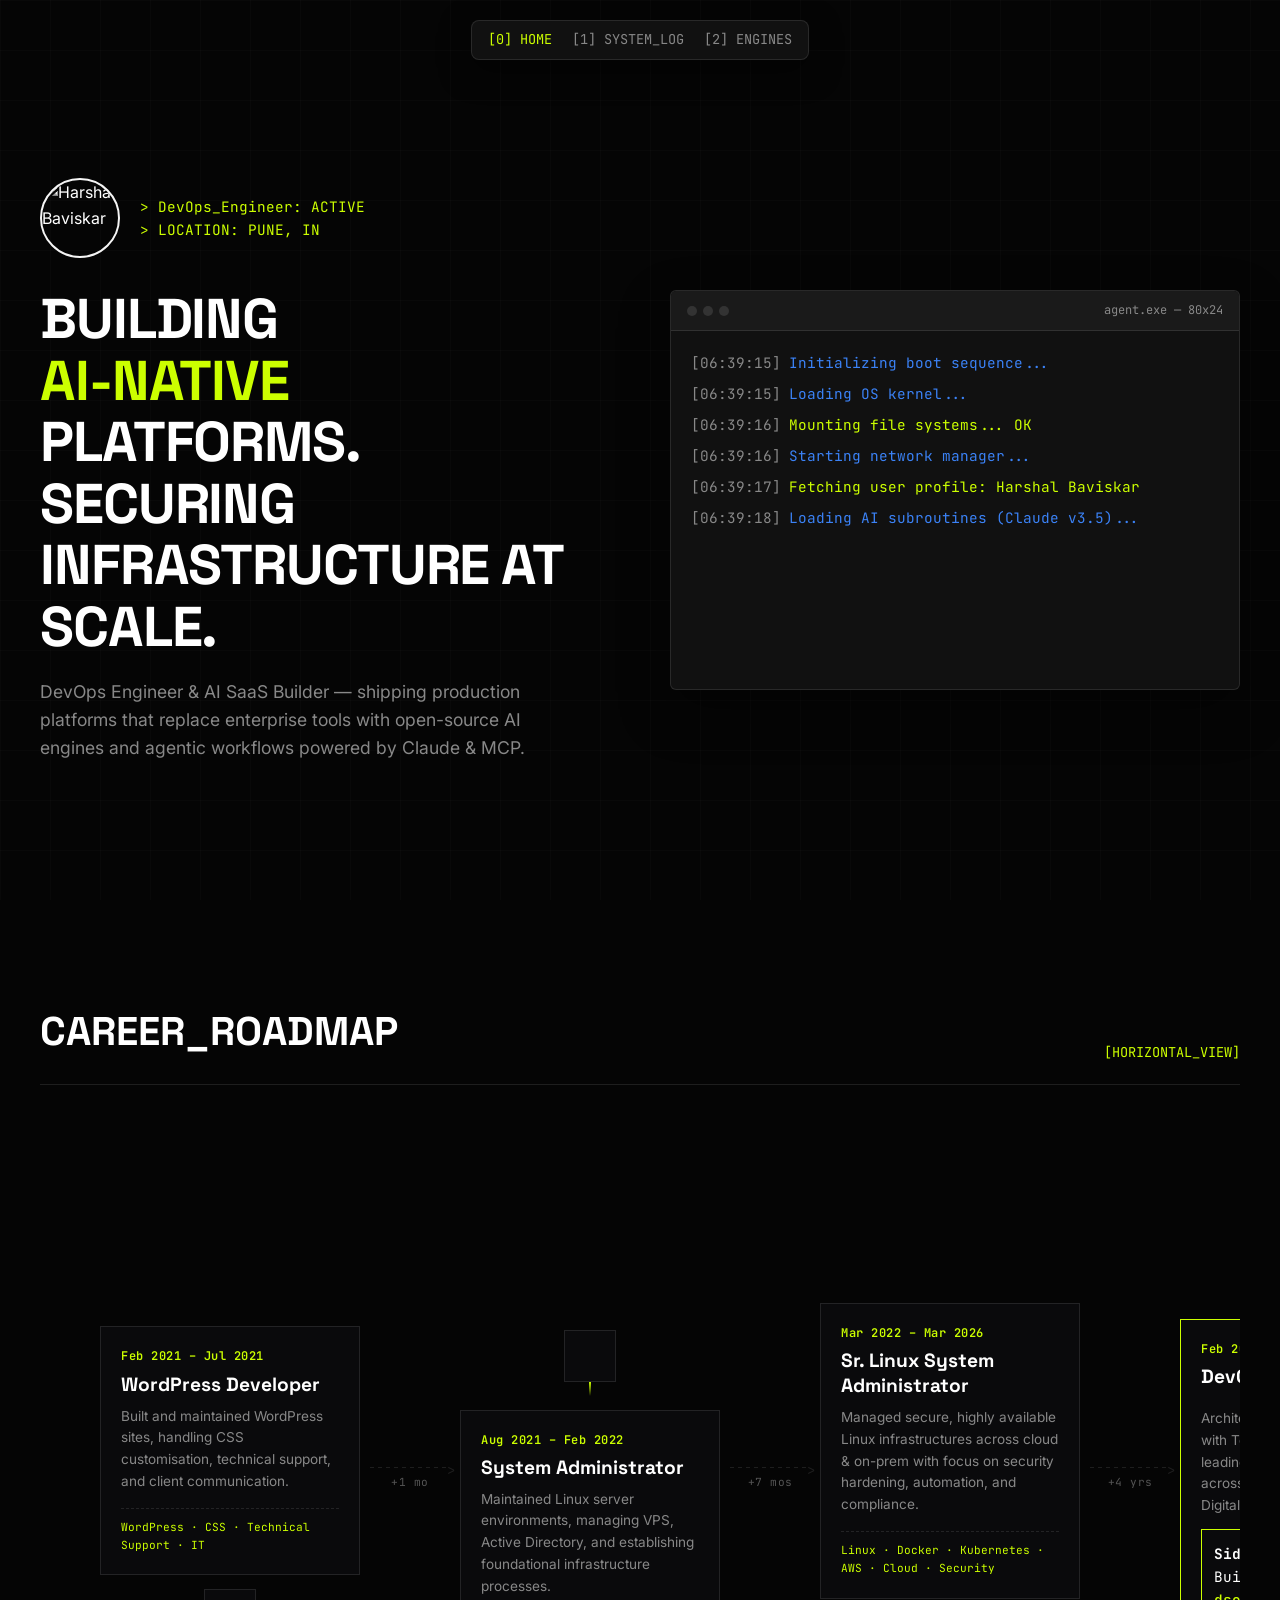
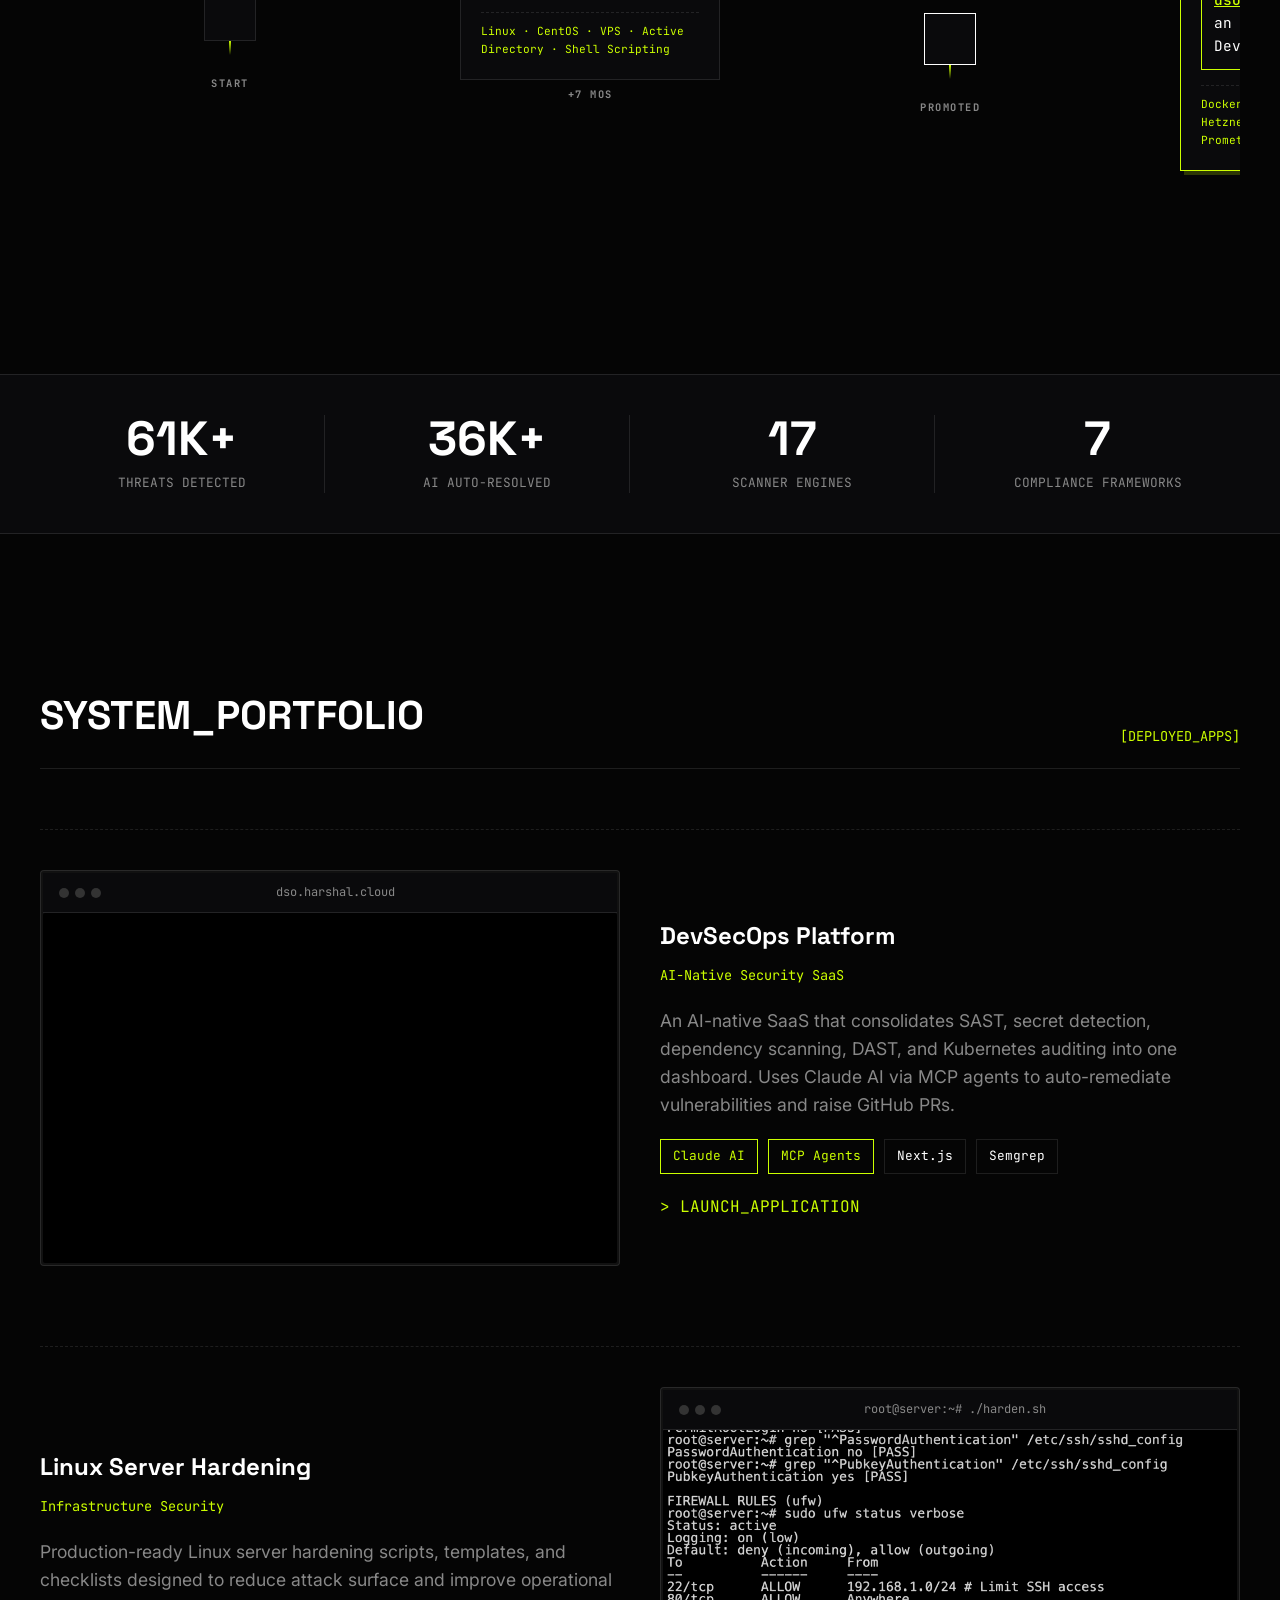
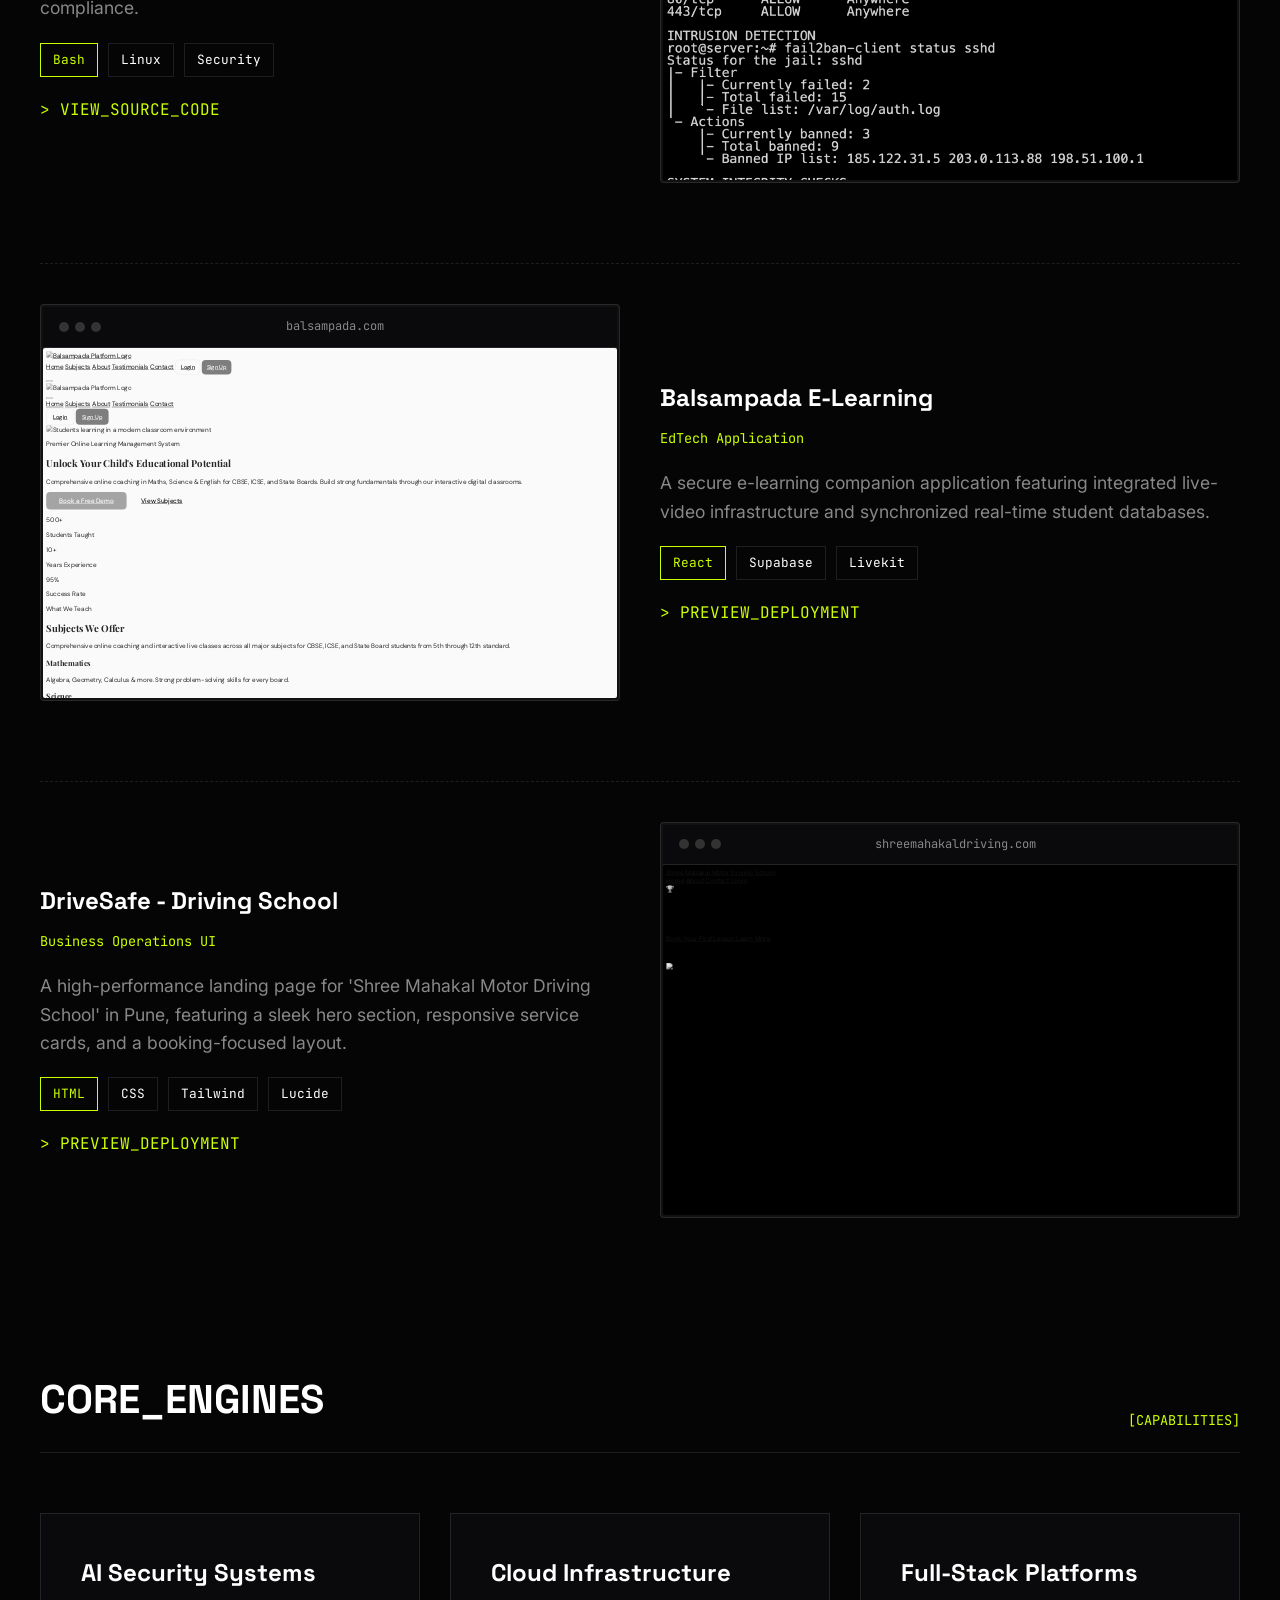
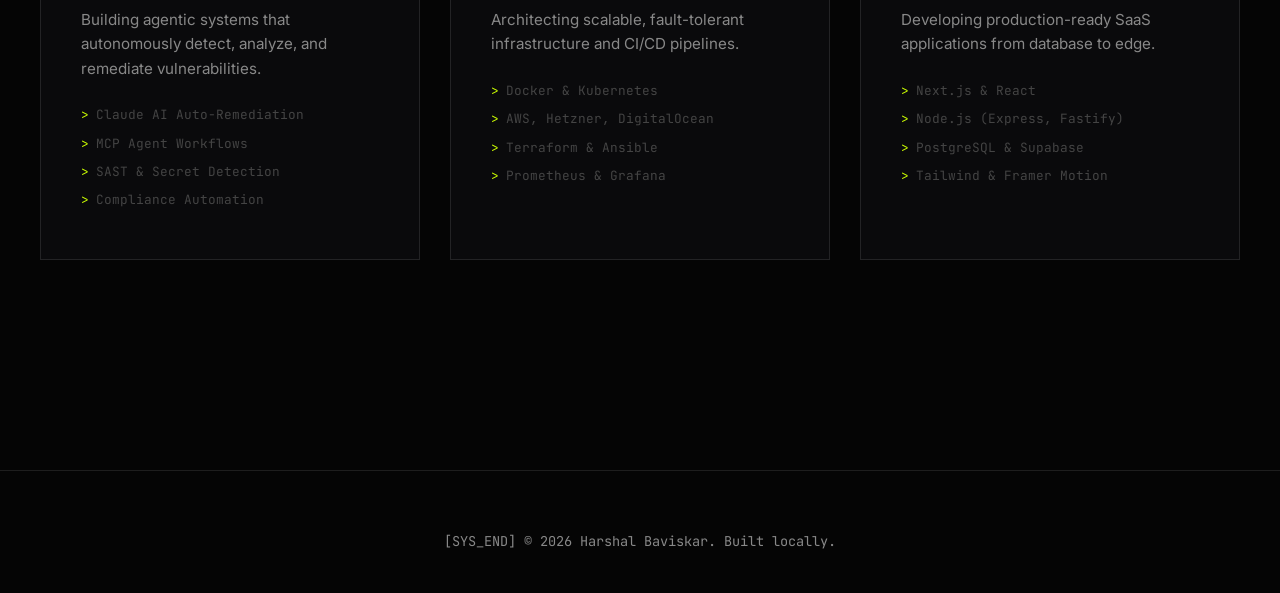
==== v2.html @ 5eb7c81e "feat: add v2 portfolio files with updated layout and stylesheet" ====
<!DOCTYPE html>
<html lang="en">

<head>
    <meta charset="UTF-8">
    <meta name="viewport" content="width=device-width, initial-scale=1.0">
    <title>Harshal Baviskar | AI DevOps Engineer</title>

    <!-- Phosphor Icons -->
    <script src="https://unpkg.com/@phosphor-icons/web"></script>

    <link rel="stylesheet" href="v2-style.css">
</head>

<body>

    <!-- Command Palette Nav -->
    <nav class="cmd-nav">
        <a href="#home" class="cmd-link active">[0] HOME</a>
        <a href="#showcase" class="cmd-link">[1] SYSTEM_LOG</a>
        <a href="#engines" class="cmd-link">[2] ENGINES</a>
    </nav>

    <div class="container">

        <!-- HERO -->
        <section id="home" class="hero">
            <div class="hero-grid">
                <div class="hero-text">
                    <div style="display: flex; align-items: center; gap: 20px; margin-bottom: 30px;">
                        <img src="images/Gemini_Generated_Image_6mbufs6mbufs6mbu.png" alt="Harshal Baviskar"
                            style="width: 80px; height: 80px; border-radius: 50%; border: 2px solid var(--accent-primary); filter: grayscale(100%) contrast(1.2);">
                        <div style="font-family: var(--font-mono); color: var(--accent-primary); font-size: 0.9rem;">
                            > DevOps_Engineer: ACTIVE<br>
                            > LOCATION: PUNE, IN
                        </div>
                    </div>
                    <h1 style="font-size: 3.5rem; letter-spacing: -0.02em;">BUILDING<br><span
                            class="accent">AI-NATIVE</span> PLATFORMS.<br>SECURING INFRASTRUCTURE AT SCALE.</h1>
                    <p style="font-size: 1.1rem;">DevOps Engineer & AI SaaS Builder — shipping production platforms that
                        replace enterprise tools with open-source AI engines and agentic workflows powered by Claude &
                        MCP.</p>
                </div>

                <div class="terminal-window">
                    <div class="term-header">
                        <div class="term-dots">
                            <span class="term-dot"></span>
                            <span class="term-dot"></span>
                            <span class="term-dot"></span>
                        </div>
                        <span class="term-title">agent.exe — 80x24</span>
                    </div>
                    <div class="term-body" id="term-body">
                        <!-- JS will inject lines here -->
                    </div>
                </div>
            </div>
        </section>

        <!-- Horizontal Roadmap V2 Style -->
        <section id="roadmap" style="margin-bottom: 120px;">
            <div class="section-head" style="margin-top: 100px;">
                <h2>CAREER_ROADMAP</h2>
                <span class="sys-tag">[HORIZONTAL_VIEW]</span>
            </div>
            <div class="roadmap-scroll">
                <div class="roadmap fade-in slide-up">

                    <!-- Node 1: Origin -->
                    <div class="roadmap-node">
                        <div class="roadmap-card card-above">
                            <span class="roadmap-year">Feb 2021 – Jul 2021</span>
                            <h4>WordPress Developer</h4>
                            <p>Built and maintained WordPress sites, handling CSS customisation, technical support, and
                                client communication.</p>
                            <div class="skills-mini">WordPress · CSS · Technical Support · IT</div>
                        </div>
                        <div class="roadmap-milestone">
                            <div class="roadmap-dot">
                                <i class="ph-bold ph-code"></i>
                            </div>
                            <span class="roadmap-connector"></span>
                        </div>
                        <div class="roadmap-label">START</div>
                    </div>

                    <!-- Path -->
                    <div class="roadmap-path">
                        <div class="roadmap-arrow"></div>
                        <span class="path-label">+1 mo</span>
                    </div>

                    <!-- Node 2 -->
                    <div class="roadmap-node">
                        <div class="roadmap-card card-below">
                            <span class="roadmap-year">Aug 2021 – Feb 2022</span>
                            <h4>System Administrator</h4>
                            <p>Maintained Linux server environments, managing VPS, Active Directory, and establishing
                                foundational infrastructure processes.</p>
                            <div class="skills-mini">Linux · CentOS · VPS · Active Directory · Shell Scripting</div>
                        </div>
                        <div class="roadmap-milestone">
                            <div class="roadmap-dot">
                                <i class="ph-bold ph-terminal-window"></i>
                            </div>
                            <span class="roadmap-connector"></span>
                        </div>
                        <div class="roadmap-label">+7 MOS</div>
                    </div>

                    <!-- Path -->
                    <div class="roadmap-path">
                        <div class="roadmap-arrow"></div>
                        <span class="path-label">+7 mos</span>
                    </div>

                    <!-- Node 3: Senior -->
                    <div class="roadmap-node">
                        <div class="roadmap-card card-above">
                            <span class="roadmap-year">Mar 2022 – Mar 2026</span>
                            <h4>Sr. Linux System Administrator</h4>
                            <p>Managed secure, highly available Linux infrastructures across cloud &amp; on-prem with
                                focus
                                on security hardening, automation, and compliance.</p>
                            <div class="skills-mini">Linux · Docker · Kubernetes · AWS · Cloud · Security</div>
                        </div>
                        <div class="roadmap-milestone">
                            <div class="roadmap-dot promoted">
                                <i class="ph-bold ph-arrow-fat-lines-up"></i>
                            </div>
                            <span class="roadmap-connector"></span>
                        </div>
                        <div class="roadmap-label">PROMOTED</div>
                    </div>

                    <!-- Path -->
                    <div class="roadmap-path">
                        <div class="roadmap-arrow"></div>
                        <span class="path-label">+4 yrs</span>
                    </div>

                    <!-- Node 4: Current -->
                    <div class="roadmap-node">
                        <div class="roadmap-card card-below active-card">
                            <span class="roadmap-year">Feb 2026 – Present</span>
                            <div class="timeline-header">
                                <h4>DevOps Engineer</h4>
                                <span class="timeline-badge">Current</span>
                            </div>
                            <p>Architecting CI/CD pipelines, IaC with Terraform &amp; Ansible, and leading cloud
                                orchestration across AWS, Hetzner &amp; DigitalOcean.</p>

                            <div
                                style="margin: 12px 0; padding: 12px; border: 1px solid var(--accent-primary); border-radius: 0; font-size: 0.9rem; font-family: var(--font-mono);">
                                <strong>Side / Independent:</strong> Built <a href="https://dso.harshal.cloud"
                                    target="_blank"
                                    style="color: var(--accent-primary); font-weight: 500;">dso.harshal.cloud</a> — an
                                AI-powered DevSecOps SaaS.
                            </div>

                            <div class="skills-mini">Docker · Kubernetes · AWS · Hetzner · Terraform · Grafana ·
                                Prometheus
                            </div>
                        </div>
                        <div class="roadmap-milestone">
                            <div class="roadmap-dot active pulse">
                                <i class="ph-bold ph-rocket-launch"></i>
                            </div>
                            <span class="roadmap-connector"></span>
                        </div>
                        <div class="roadmap-label pulse-text">CURRENT ROLE</div>
                    </div>

                </div>
            </div>
        </section>

    </div>

    <!-- METRICS -->
    <section class="metrics">
        <div class="container">
            <div class="metrics-grid">
                <div class="metric-item">
                    <div class="metric-val">61K+</div>
                    <div class="metric-label">Threats Detected</div>
                </div>
                <div class="metric-item">
                    <div class="metric-val">36K+</div>
                    <div class="metric-label">AI Auto-Resolved</div>
                </div>
                <div class="metric-item">
                    <div class="metric-val">17</div>
                    <div class="metric-label">Scanner Engines</div>
                </div>
                <div class="metric-item">
                    <div class="metric-val">7</div>
                    <div class="metric-label">Compliance Frameworks</div>
                </div>
            </div>
        </div>
    </section>

    <div class="container">

        <!-- SHOWCASE (ALL PROJECTS UNIFORM) -->
        <section id="showcase" class="showcase">
            <div class="section-head">
                <h2>SYSTEM_PORTFOLIO</h2>
                <span class="sys-tag">[DEPLOYED_APPS]</span>
            </div>

            <div style="margin-top: 60px; display: flex; flex-direction: column; gap: 80px;">

                <!-- DSO Platform -->
                <div
                    style="display: grid; grid-template-columns: 1fr 1fr; gap: 40px; align-items: center; padding-top: 40px; border-top: 1px dashed var(--border-dim);">
                    <div class="dso-frame" style="order: -1;">
                        <div class="term-header" style="background: var(--bg-surface);">
                            <div class="term-dots">
                                <span class="term-dot"></span><span class="term-dot"></span><span
                                    class="term-dot"></span>
                            </div>
                            <span class="term-title"
                                style="margin: 0 auto; padding-right: 40px;">dso.harshal.cloud</span>
                        </div>
                        <div class="dso-inner" style="height: 350px;">
                            <iframe src="https://dso.harshal.cloud/landing"
                                style="width: 200%; height: 200%; transform: scale(0.5); transform-origin: top left; pointer-events: none; border: none; filter: grayscale(100%);"></iframe>
                        </div>
                    </div>
                    <div>
                        <h3 style="font-family: var(--font-head); font-size: 1.5rem; margin-bottom: 10px;">DevSecOps
                            Platform</h3>
                        <p class="sys-tag" style="margin-bottom: 20px;">AI-Native Security SaaS</p>
                        <p class="p-desc" style="margin-bottom: 20px;">
                            An AI-native SaaS that consolidates SAST, secret detection, dependency scanning, DAST, and
                            Kubernetes auditing into one dashboard. Uses Claude AI via MCP agents to auto-remediate
                            vulnerabilities and raise GitHub PRs.
                        </p>
                        <div class="p-tech" style="margin-bottom: 20px;">
                            <span class="tech-pill core">Claude AI</span>
                            <span class="tech-pill core">MCP Agents</span>
                            <span class="tech-pill">Next.js</span>
                            <span class="tech-pill">Semgrep</span>
                        </div>
                        <a href="https://dso.harshal.cloud/landing" target="_blank"
                            style="color: var(--accent-primary); font-family: var(--font-mono); text-decoration: none;">>
                            LAUNCH_APPLICATION</a>
                    </div>
                </div>

                <!-- Linux Hardening -->
                <div
                    style="display: grid; grid-template-columns: 1fr 1fr; gap: 40px; align-items: center; padding-top: 40px; border-top: 1px dashed var(--border-dim);">
                    <div>
                        <h3 style="font-family: var(--font-head); font-size: 1.5rem; margin-bottom: 10px;">Linux Server
                            Hardening</h3>
                        <p class="sys-tag" style="margin-bottom: 20px;">Infrastructure Security</p>
                        <p class="p-desc" style="margin-bottom: 20px;">
                            Production-ready Linux server hardening scripts, templates, and checklists designed to
                            reduce attack surface and improve operational compliance.
                        </p>
                        <div class="p-tech" style="margin-bottom: 20px;">
                            <span class="tech-pill core">Bash</span>
                            <span class="tech-pill">Linux</span>
                            <span class="tech-pill">Security</span>
                        </div>
                        <a href="https://github.com/harshu777/Linux-Server-Hardening" target="_blank"
                            style="color: var(--accent-primary); font-family: var(--font-mono); text-decoration: none;">>
                            VIEW_SOURCE_CODE</a>
                    </div>
                    <div class="dso-frame">
                        <div class="term-header" style="background: var(--bg-surface);">
                            <div class="term-dots">
                                <span class="term-dot"></span><span class="term-dot"></span><span
                                    class="term-dot"></span>
                            </div>
                            <span class="term-title" style="margin: 0 auto; padding-right: 40px;">root@server:~#
                                ./harden.sh</span>
                        </div>
                        <div class="dso-inner" style="height: 350px;">
                            <img src="images/linux_hardening_terminal.png"
                                style="width: 100%; height: 100%; object-fit: cover; filter: grayscale(100%) contrast(1.2);"
                                alt="Linux Hardening">
                        </div>
                    </div>
                </div>

                <!-- Balsampada -->
                <div
                    style="display: grid; grid-template-columns: 1fr 1fr; gap: 40px; align-items: center; padding-top: 40px; border-top: 1px dashed var(--border-dim);">
                    <div class="dso-frame" style="order: -1;">
                        <div class="term-header" style="background: var(--bg-surface);">
                            <div class="term-dots">
                                <span class="term-dot"></span><span class="term-dot"></span><span
                                    class="term-dot"></span>
                            </div>
                            <span class="term-title" style="margin: 0 auto; padding-right: 40px;">balsampada.com</span>
                        </div>
                        <div class="dso-inner" style="height: 350px;">
                            <iframe src="projects/balsampada-portfolio.html"
                                style="width: 250%; height: 250%; transform: scale(0.4); transform-origin: top left; pointer-events: none; border: none; filter: grayscale(100%);"></iframe>
                        </div>
                    </div>
                    <div>
                        <h3 style="font-family: var(--font-head); font-size: 1.5rem; margin-bottom: 10px;">Balsampada
                            E-Learning</h3>
                        <p class="sys-tag" style="margin-bottom: 20px;">EdTech Application</p>
                        <p class="p-desc" style="margin-bottom: 20px;">
                            A secure e-learning companion application featuring integrated live-video infrastructure and
                            synchronized real-time student databases.
                        </p>
                        <div class="p-tech" style="margin-bottom: 20px;">
                            <span class="tech-pill core">React</span>
                            <span class="tech-pill">Supabase</span>
                            <span class="tech-pill">Livekit</span>
                        </div>
                        <a href="projects/balsampada-portfolio.html" target="_blank"
                            style="color: var(--accent-primary); font-family: var(--font-mono); text-decoration: none;">>
                            PREVIEW_DEPLOYMENT</a>
                    </div>
                </div>

                <!-- DriveSafe -->
                <div
                    style="display: grid; grid-template-columns: 1fr 1fr; gap: 40px; align-items: center; padding-top: 40px; border-top: 1px dashed var(--border-dim);">
                    <div>
                        <h3 style="font-family: var(--font-head); font-size: 1.5rem; margin-bottom: 10px;">DriveSafe -
                            Driving School</h3>
                        <p class="sys-tag" style="margin-bottom: 20px;">Business Operations UI</p>
                        <p class="p-desc" style="margin-bottom: 20px;">
                            A high-performance landing page for 'Shree Mahakal Motor Driving School' in Pune, featuring
                            a sleek hero section, responsive service cards, and a booking-focused layout.
                        </p>
                        <div class="p-tech" style="margin-bottom: 20px;">
                            <span class="tech-pill core">HTML</span>
                            <span class="tech-pill">CSS</span>
                            <span class="tech-pill">Tailwind</span>
                            <span class="tech-pill">Lucide</span>
                        </div>
                        <a href="projects/driving-portfolio.html" target="_blank"
                            style="color: var(--accent-primary); font-family: var(--font-mono); text-decoration: none;">>
                            PREVIEW_DEPLOYMENT</a>
                    </div>
                    <div class="dso-frame">
                        <div class="term-header" style="background: var(--bg-surface);">
                            <div class="term-dots">
                                <span class="term-dot"></span><span class="term-dot"></span><span
                                    class="term-dot"></span>
                            </div>
                            <span class="term-title"
                                style="margin: 0 auto; padding-right: 40px;">shreemahakaldriving.com</span>
                        </div>
                        <div class="dso-inner" style="height: 350px;">
                            <iframe src="projects/driving-portfolio.html"
                                style="width: 250%; height: 250%; transform: scale(0.4); transform-origin: top left; pointer-events: none; border: none; filter: grayscale(100%);"></iframe>
                        </div>
                    </div>
                </div>

            </div>
        </section>

        <!-- ENGINES (SERVICES) -->
        <section id="engines" class="engines">
            <div class="section-head">
                <h2>CORE_ENGINES</h2>
                <span class="sys-tag">[CAPABILITIES]</span>
            </div>

            <div class="engine-grid">

                <div class="engine-card">
                    <i class="ph-bold ph-robot engine-icon"></i>
                    <h3>AI Security Systems</h3>
                    <p>Building agentic systems that autonomously detect, analyze, and remediate vulnerabilities.</p>
                    <ul class="engine-list">
                        <li>Claude AI Auto-Remediation</li>
                        <li>MCP Agent Workflows</li>
                        <li>SAST & Secret Detection</li>
                        <li>Compliance Automation</li>
                    </ul>
                </div>

                <div class="engine-card">
                    <i class="ph-bold ph-cloud-network engine-icon"></i>
                    <h3>Cloud Infrastructure</h3>
                    <p>Architecting scalable, fault-tolerant infrastructure and CI/CD pipelines.</p>
                    <ul class="engine-list">
                        <li>Docker & Kubernetes</li>
                        <li>AWS, Hetzner, DigitalOcean</li>
                        <li>Terraform & Ansible</li>
                        <li>Prometheus & Grafana</li>
                    </ul>
                </div>

                <div class="engine-card">
                    <i class="ph-bold ph-code-block engine-icon"></i>
                    <h3>Full-Stack Platforms</h3>
                    <p>Developing production-ready SaaS applications from database to edge.</p>
                    <ul class="engine-list">
                        <li>Next.js & React</li>
                        <li>Node.js (Express, Fastify)</li>
                        <li>PostgreSQL & Supabase</li>
                        <li>Tailwind & Framer Motion</li>
                    </ul>
                </div>

            </div>
        </section>



    </div>

    <!-- FOOTER / SOCIALS -->
    <footer
        style="border-top: 1px solid var(--border-dim); padding: 40px 0; margin-top: 60px; text-align: center; font-family: var(--font-mono); font-size: 0.85rem; color: var(--text-muted);">
        <div style="display: flex; justify-content: center; gap: 20px; margin-bottom: 20px;">
            <a href="https://github.com/harshu777" target="_blank"
                style="color: var(--text-pure); font-size: 1.5rem; transition: color 0.3s;"><i
                    class="ph-fill ph-github-logo"></i></a>
            <a href="https://www.linkedin.com/in/harshalbaviskar/" target="_blank"
                style="color: var(--text-pure); font-size: 1.5rem; transition: color 0.3s;"><i
                    class="ph-fill ph-linkedin-logo"></i></a>
            <a href="mailto:hbaviskar777@gmail.com"
                style="color: var(--text-pure); font-size: 1.5rem; transition: color 0.3s;"><i
                    class="ph-fill ph-envelope-simple"></i></a>
        </div>
        [SYS_END] © 2026 Harshal Baviskar. Built locally.
    </footer>

    <!-- Terminal Animation Script -->
    <script>
        const terminalLines = [
            { text: "Initializing boot sequence...", type: "log-info", delay: 800 },
            { text: "Loading OS kernel...", type: "log-info", delay: 400 },
            { text: "Mounting file systems... OK", type: "log-success", delay: 300 },
            { text: "Starting network manager...", type: "log-info", delay: 500 },
            { text: "Fetching user profile: Harshal Baviskar", type: "log-success", delay: 600 },
            { text: "Loading AI subroutines (Claude v3.5)...", type: "log-info", delay: 800 },
            { text: "MCP Agent connection established.", type: "log-success", delay: 400 },
            { text: "Scanning 61,402 repositories for vulnerabilities...", type: "log-warn", delay: 1200 },
            { text: "Found 12 critical issues. Initiating auto-remediation.", type: "log-info", delay: 900 },
            { text: "Generating 12 GitHub PRs with patches...", type: "log-success", delay: 1500 },
            { text: "All systems operational.", type: "log-success", delay: 500 },
            { text: "Awaiting manual input_", type: "log-info", delay: 300, cursor: true }
        ];

        const termBody = document.getElementById('term-body');
        let currentDelay = 0;

        terminalLines.forEach((line, index) => {
            currentDelay += line.delay;
            setTimeout(() => {
                const p = document.createElement('div');
                p.className = `log-line ${line.type}`;

                const prefix = document.createElement('span');
                prefix.className = 'log-prefix';

                // Add timestamp prefix
                const now = new Date();
                prefix.innerText = `[${now.getHours().toString().padStart(2, '0')}:${now.getMinutes().toString().padStart(2, '0')}:${now.getSeconds().toString().padStart(2, '0')}]`;

                p.appendChild(prefix);
                p.appendChild(document.createTextNode(line.text));

                if (line.cursor) {
                    const cursor = document.createElement('span');
                    cursor.className = 'cursor-blink';
                    p.appendChild(cursor);
                }

                termBody.appendChild(p);
                termBody.scrollTop = termBody.scrollHeight;

                // Remove cursor from previous line if it existed
                if (index > 0) {
                    const prevLines = termBody.querySelectorAll('.cursor-blink');
                    if (prevLines.length > 1) {
                        prevLines[0].remove();
                    }
                }
            }, currentDelay);
        });
    </script>
</body>

</html>
---- v2-style.css ----
/* =========================================
   AGENTIC MINIMALIST (V2) THEME
   ========================================= */
@import url('https://fonts.googleapis.com/css2?family=Space+Grotesk:wght@300;400;500;700&family=JetBrains+Mono:wght@400;700&family=Inter:wght@300;400;500&display=swap');

:root {
    /* Absolute Dark */
    --bg-main: #050505;
    --bg-surface: #0a0a0c;
    --bg-panel: #111111;
    
    /* Neon Accents */
    --accent-primary: #ccff00; /* Neon Lime */
    --accent-secondary: #00ff9d; /* Cyan/Green */
    --border-dim: rgba(255, 255, 255, 0.1);
    --border-bright: rgba(204, 255, 0, 0.5);
    
    /* Typography */
    --text-pure: #ffffff;
    --text-muted: #888888;
    --text-dim: #444444;
    
    --font-head: 'Space Grotesk', sans-serif;
    --font-mono: 'JetBrains Mono', monospace;
    --font-body: 'Inter', sans-serif;
}

* {
    margin: 0; padding: 0; box-sizing: border-box;
}

body {
    background-color: var(--bg-main);
    color: var(--text-pure);
    font-family: var(--font-body);
    line-height: 1.6;
    overflow-x: hidden;
}

/* Subtle background grid */
body::before {
    content: "";
    position: fixed;
    top: 0; left: 0; width: 100vw; height: 100vh;
    background-image: 
        linear-gradient(to right, var(--border-dim) 1px, transparent 1px),
        linear-gradient(to bottom, var(--border-dim) 1px, transparent 1px);
    background-size: 50px 50px;
    opacity: 0.2;
    z-index: -1;
    pointer-events: none;
}

/* Command Palette Nav */
.cmd-nav {
    position: fixed;
    top: 20px;
    left: 50%;
    transform: translateX(-50%);
    background: var(--bg-panel);
    border: 1px solid var(--border-dim);
    display: flex;
    padding: 8px 16px;
    border-radius: 8px;
    gap: 20px;
    z-index: 100;
    box-shadow: 0 10px 30px rgba(0,0,0,0.5);
}

.cmd-link {
    color: var(--text-muted);
    text-decoration: none;
    font-family: var(--font-mono);
    font-size: 0.85rem;
    text-transform: uppercase;
    transition: color 0.2s;
}

.cmd-link:hover, .cmd-link.active {
    color: var(--accent-primary);
}

/* Base Layout */
.container {
    max-width: 1400px;
    margin: 0 auto;
    padding: 0 40px;
}

/* =========================================
   HERO SECTION
   ========================================= */
.hero {
    min-height: 100vh;
    display: flex;
    align-items: center;
    padding-top: 80px;
}

.hero-grid {
    display: grid;
    grid-template-columns: 1fr 1fr;
    gap: 60px;
    align-items: center;
}

.hero-text h1 {
    font-family: var(--font-head);
    font-size: 4.5rem;
    line-height: 1.1;
    font-weight: 700;
    letter-spacing: -0.03em;
    margin-bottom: 20px;
}

.hero-text .accent {
    color: var(--accent-primary);
}

.hero-text p {
    color: var(--text-muted);
    font-size: 1.25rem;
    max-width: 500px;
    margin-bottom: 40px;
}

/* Terminal Window */
.terminal-window {
    background: var(--bg-panel);
    border: 1px solid var(--border-dim);
    border-radius: 6px;
    overflow: hidden;
    height: 400px;
    display: flex;
    flex-direction: column;
    box-shadow: 0 20px 50px rgba(0,0,0,0.4);
}

.term-header {
    background: #1a1a1a;
    border-bottom: 1px solid var(--border-dim);
    padding: 10px 16px;
    display: flex;
    align-items: center;
    gap: 8px;
}

.term-dots {
    display: flex;
    gap: 6px;
}

.term-dot {
    width: 10px; height: 10px; border-radius: 50%; background: #333;
}

.term-title {
    font-family: var(--font-mono);
    font-size: 0.75rem;
    color: var(--text-muted);
    margin-left: auto;
}

.term-body {
    padding: 20px;
    font-family: var(--font-mono);
    font-size: 0.9rem;
    color: var(--text-pure);
    flex-grow: 1;
    overflow-y: auto;
}

.log-line {
    margin-bottom: 8px;
    opacity: 0;
    animation: fadeIn 0.1s forwards;
}

.log-prefix { color: var(--text-muted); margin-right: 8px; }
.log-success { color: var(--accent-primary); }
.log-warn { color: #f59e0b; }
.log-info { color: #3b82f6; }

.cursor-blink {
    display: inline-block;
    width: 8px;
    height: 16px;
    background: var(--accent-primary);
    vertical-align: middle;
    animation: blink 1s step-end infinite;
}

@keyframes blink { 50% { opacity: 0; } }
@keyframes fadeIn { to { opacity: 1; } }

/* =========================================
   METRICS STRIP
   ========================================= */
.metrics {
    border-top: 1px solid var(--border-dim);
    border-bottom: 1px solid var(--border-dim);
    background: var(--bg-surface);
    padding: 40px 0;
}

.metrics-grid {
    display: grid;
    grid-template-columns: repeat(4, 1fr);
    gap: 20px;
    text-align: center;
}

.metric-item {
    border-right: 1px solid var(--border-dim);
}

.metric-item:last-child {
    border-right: none;
}

.metric-val {
    font-family: var(--font-head);
    font-size: 3rem;
    font-weight: 700;
    color: var(--text-pure);
    line-height: 1;
}

.metric-label {
    font-family: var(--font-mono);
    font-size: 0.8rem;
    color: var(--text-muted);
    text-transform: uppercase;
    margin-top: 10px;
}

/* =========================================
   PROJECT SHOWCASE
   ========================================= */
.showcase {
    padding: 150px 0;
}

.section-head {
    margin-bottom: 60px;
    border-bottom: 1px solid var(--border-dim);
    padding-bottom: 20px;
    display: flex;
    justify-content: space-between;
    align-items: flex-end;
}

.section-head h2 {
    font-family: var(--font-head);
    font-size: 2.5rem;
    text-transform: uppercase;
}

.sys-tag {
    font-family: var(--font-mono);
    color: var(--accent-primary);
    font-size: 0.85rem;
}

.dso-frame {
    width: 100%;
    background: var(--bg-panel);
    border: 1px solid var(--border-dim);
    border-radius: 4px;
    padding: 2px;
}

.dso-inner {
    width: 100%;
    height: 700px;
    background: #000;
    border-radius: 2px;
    overflow: hidden;
    position: relative;
}

.dso-inner iframe {
    width: 100%;
    height: 100%;
    border: none;
}

.project-details {
    display: grid;
    grid-template-columns: 1fr 2fr;
    gap: 40px;
    margin-top: 40px;
}

.p-desc {
    font-size: 1.1rem;
    color: var(--text-muted);
}

.p-tech {
    display: flex;
    flex-wrap: wrap;
    gap: 10px;
}

.tech-pill {
    padding: 6px 12px;
    border: 1px solid var(--border-dim);
    font-family: var(--font-mono);
    font-size: 0.8rem;
    color: var(--text-pure);
}

.tech-pill.core {
    border-color: var(--accent-primary);
    color: var(--accent-primary);
}

/* =========================================
   ENGINE ROOM (SERVICES)
   ========================================= */
.engines {
    padding-bottom: 150px;
}

.engine-grid {
    display: grid;
    grid-template-columns: repeat(3, 1fr);
    gap: 30px;
}

.engine-card {
    border: 1px solid var(--border-dim);
    background: var(--bg-surface);
    padding: 40px;
    transition: border-color 0.3s;
}

.engine-card:hover {
    border-color: var(--accent-primary);
}

.engine-icon {
    font-size: 2.5rem;
    color: var(--text-pure);
    margin-bottom: 24px;
}

.engine-card h3 {
    font-family: var(--font-head);
    font-size: 1.5rem;
    margin-bottom: 16px;
}

.engine-card p {
    color: var(--text-muted);
    font-size: 0.95rem;
    margin-bottom: 24px;
}

.engine-list {
    list-style: none;
    font-family: var(--font-mono);
    font-size: 0.8rem;
    color: var(--text-dim);
}

.engine-list li {
    margin-bottom: 8px;
    padding-left: 15px;
    position: relative;
}

.engine-list li::before {
    content: '>';
    position: absolute;
    left: 0;
    color: var(--accent-primary);
}

@media (max-width: 1024px) {
    .hero-grid { grid-template-columns: 1fr; }
    .metrics-grid { grid-template-columns: repeat(2, 1fr); }
    .engine-grid { grid-template-columns: 1fr; }
    .project-details { grid-template-columns: 1fr; }
    .dso-inner { height: 500px; }
}

/* =========================================
   ROADMAP (V2 STYLED)
   ========================================= */
.roadmap-scroll {
    overflow-x: auto;
    overflow-y: visible;
    padding: 0 20px;
}

.roadmap {
    display: flex;
    align-items: center;
    justify-content: center;
    gap: 0;
    margin-top: 0;
    padding: 80px 40px 60px;
    overflow: visible;
    min-width: max-content;
}

.roadmap-node {
    display: flex;
    flex-direction: column;
    align-items: center;
    position: relative;
    min-width: 220px;
    max-width: 260px;
}

.roadmap-card {
    background: var(--bg-surface);
    border: 1px solid var(--border-dim);
    padding: 20px;
    width: 100%;
    transition: transform 0.3s ease, box-shadow 0.3s ease;
}

.roadmap-card:hover {
    transform: translateY(-4px);
    box-shadow: 4px 4px 0 var(--accent-primary);
}

.roadmap-card.active-card {
    border-color: var(--accent-primary);
    box-shadow: 4px 4px 0 rgba(204, 255, 0, 0.2);
}

.roadmap-card.card-above {
    margin-bottom: 0;
    order: 1;
}

.roadmap-card.card-below {
    order: 3;
    margin-top: 0;
}

.roadmap-year {
    font-size: 0.75rem;
    color: var(--accent-primary);
    font-weight: 600;
    letter-spacing: 0.5px;
    display: block;
    margin-bottom: 6px;
    font-family: var(--font-mono);
}

.roadmap-card h4 {
    font-family: var(--font-head);
    font-size: 1.2rem;
    color: var(--text-pure);
    margin-bottom: 8px;
    line-height: 1.3;
}

.roadmap-card p {
    font-size: 0.85rem;
    color: var(--text-muted);
    line-height: 1.6;
    margin-bottom: 0;
}

.roadmap-milestone {
    display: flex;
    flex-direction: column;
    align-items: center;
    order: 2;
    padding: 14px 0;
}

.roadmap-dot {
    width: 52px;
    height: 52px;
    border-radius: 0;
    background: var(--bg-surface);
    border: 1px solid var(--border-dim);
    display: flex;
    align-items: center;
    justify-content: center;
    font-size: 1.3rem;
    color: var(--text-muted);
    position: relative;
    z-index: 2;
    transition: all 0.3s ease;
}

.roadmap-dot.promoted {
    border-color: var(--text-pure);
    color: var(--text-pure);
}

.roadmap-dot.active {
    border-color: var(--accent-primary);
    color: var(--bg-main);
    background: var(--accent-primary);
    animation: pulseGlow 2s infinite ease-in-out;
}

@keyframes pulseGlow {
    0%, 100% { box-shadow: 0 0 10px rgba(204, 255, 0, 0.2); }
    50% { box-shadow: 0 0 20px rgba(204, 255, 0, 0.6); }
}

.roadmap-connector {
    width: 2px;
    height: 14px;
    background: linear-gradient(to bottom, var(--accent-primary), transparent);
}

.roadmap-label {
    font-family: var(--font-mono);
    font-size: 0.65rem;
    font-weight: 700;
    letter-spacing: 1.5px;
    color: var(--text-muted);
    text-transform: uppercase;
    order: 4;
    margin-top: 6px;
}

.roadmap-path {
    display: flex;
    flex-direction: column;
    align-items: center;
    justify-content: center;
    gap: 6px;
    padding: 0 10px;
    margin-top: -60px;
}

.roadmap-arrow {
    width: 80px;
    height: 1px;
    background: repeating-linear-gradient(90deg, var(--border-dim), var(--border-dim) 4px, transparent 4px, transparent 8px);
    position: relative;
}

.roadmap-arrow::after {
    content: '>';
    position: absolute;
    right: -5px;
    top: -8px;
    color: var(--border-dim);
    font-family: var(--font-mono);
    font-size: 14px;
}

.path-label {
    font-family: var(--font-mono);
    font-size: 0.7rem;
    color: var(--text-muted);
    opacity: 0.6;
    letter-spacing: 0.5px;
    white-space: nowrap;
}

.skills-mini {
    font-family: var(--font-mono);
    font-size: 0.7rem;
    color: var(--accent-primary);
    margin-top: 15px;
    padding-top: 10px;
    border-top: 1px dashed var(--border-dim);
}
.timeline-header {
    display: flex;
    justify-content: space-between;
    align-items: center;
    margin-bottom: 10px;
}
.timeline-badge {
    background: var(--accent-primary);
    color: var(--bg-main);
    padding: 2px 6px;
    font-size: 0.7rem;
    font-family: var(--font-mono);
    font-weight: bold;
}

@media (max-width: 768px) {
    .roadmap {
        flex-direction: column;
        align-items: flex-start;
        padding: 0 20px;
        gap: 16px;
    }

    .roadmap-node {
        flex-direction: row;
        max-width: 100%;
        width: 100%;
        gap: 16px;
    }

    .roadmap-card.card-above,
    .roadmap-card.card-below {
        order: 3;
    }

    .roadmap-milestone {
        order: 1;
        flex-direction: column;
        padding: 0;
    }

    .roadmap-connector {
        width: 1px;
        height: 20px;
        background: dashed 1px var(--border-dim);
    }

    .roadmap-label {
        order: 2;
    }

    .roadmap-path {
        flex-direction: row;
        margin-left: 25px;
        margin-top: 0;
        gap: 10px;
    }

    .roadmap-arrow {
        width: 1px;
        height: 30px;
        background: repeating-linear-gradient(180deg, var(--border-dim), var(--border-dim) 4px, transparent 4px, transparent 8px);
    }

    .roadmap-arrow::after {
        content: 'v';
        right: -4px;
        bottom: -12px;
        top: unset;
        border: none;
    }
}
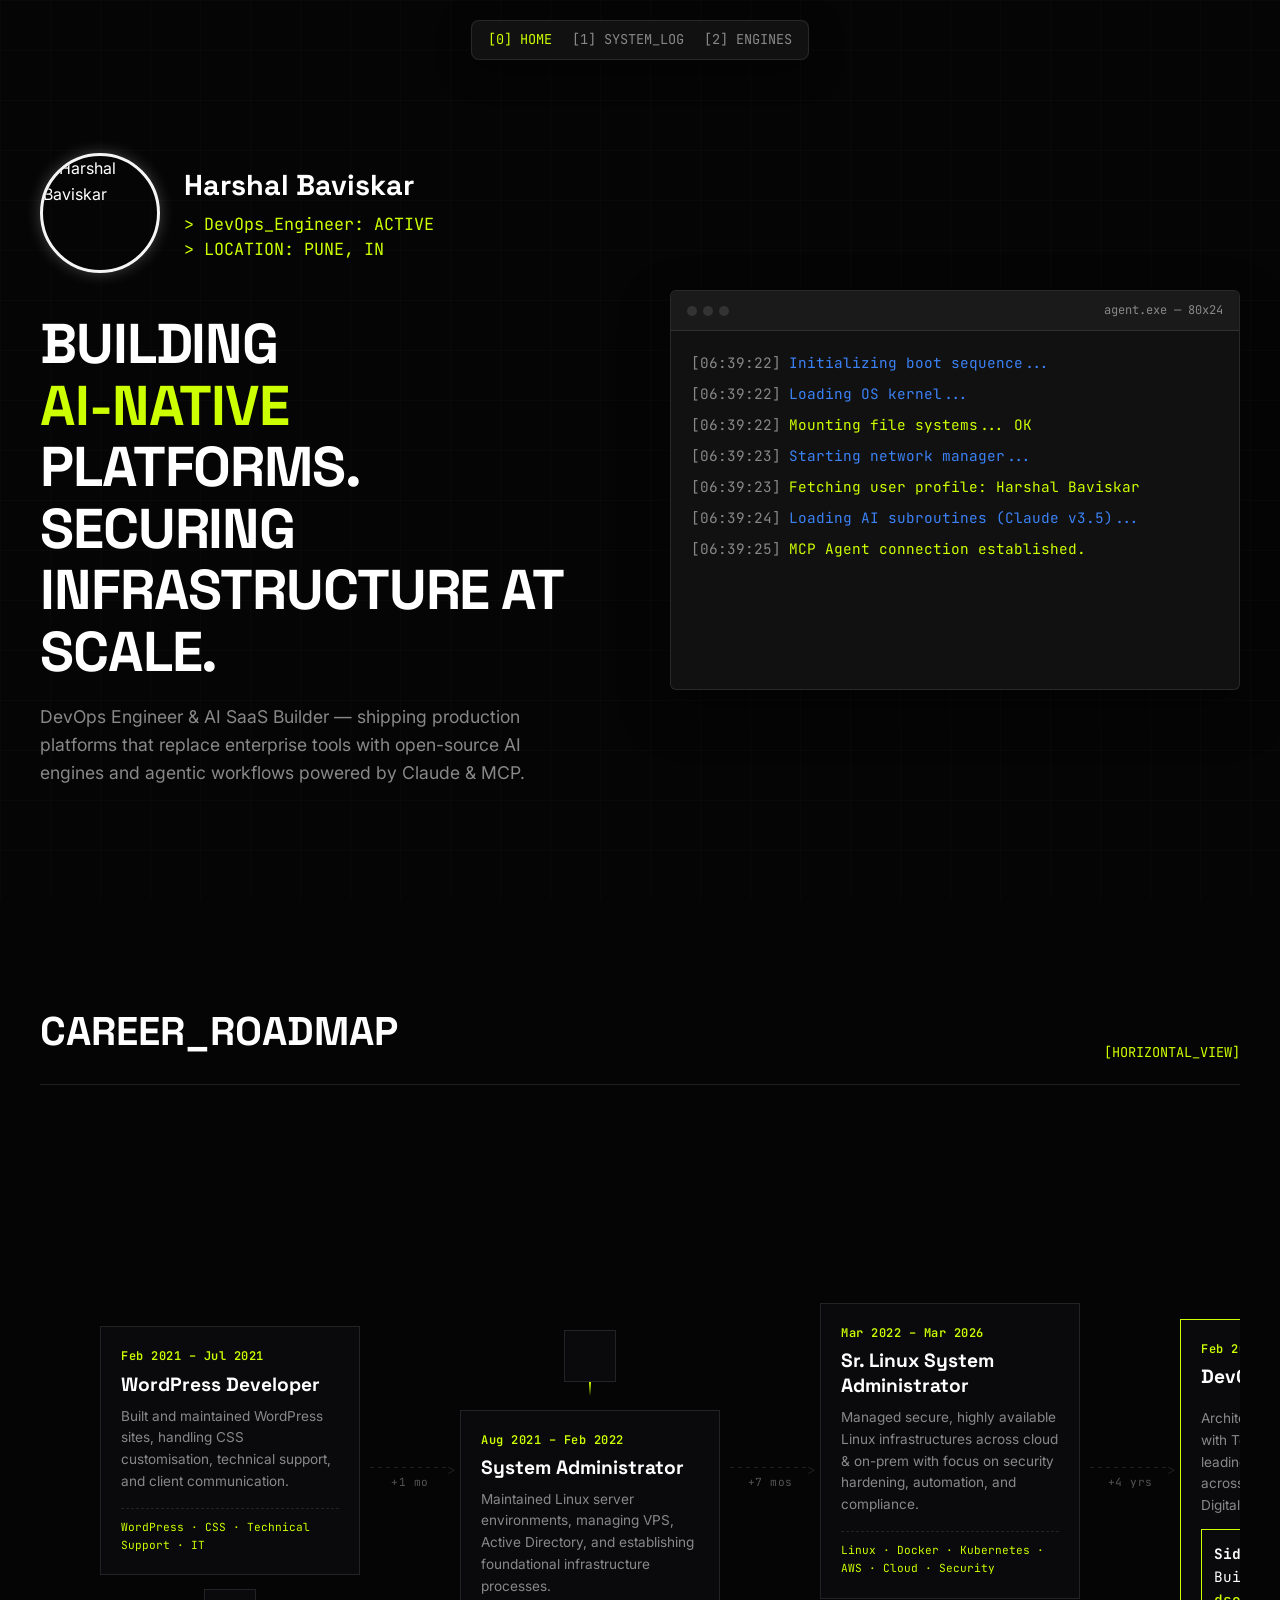
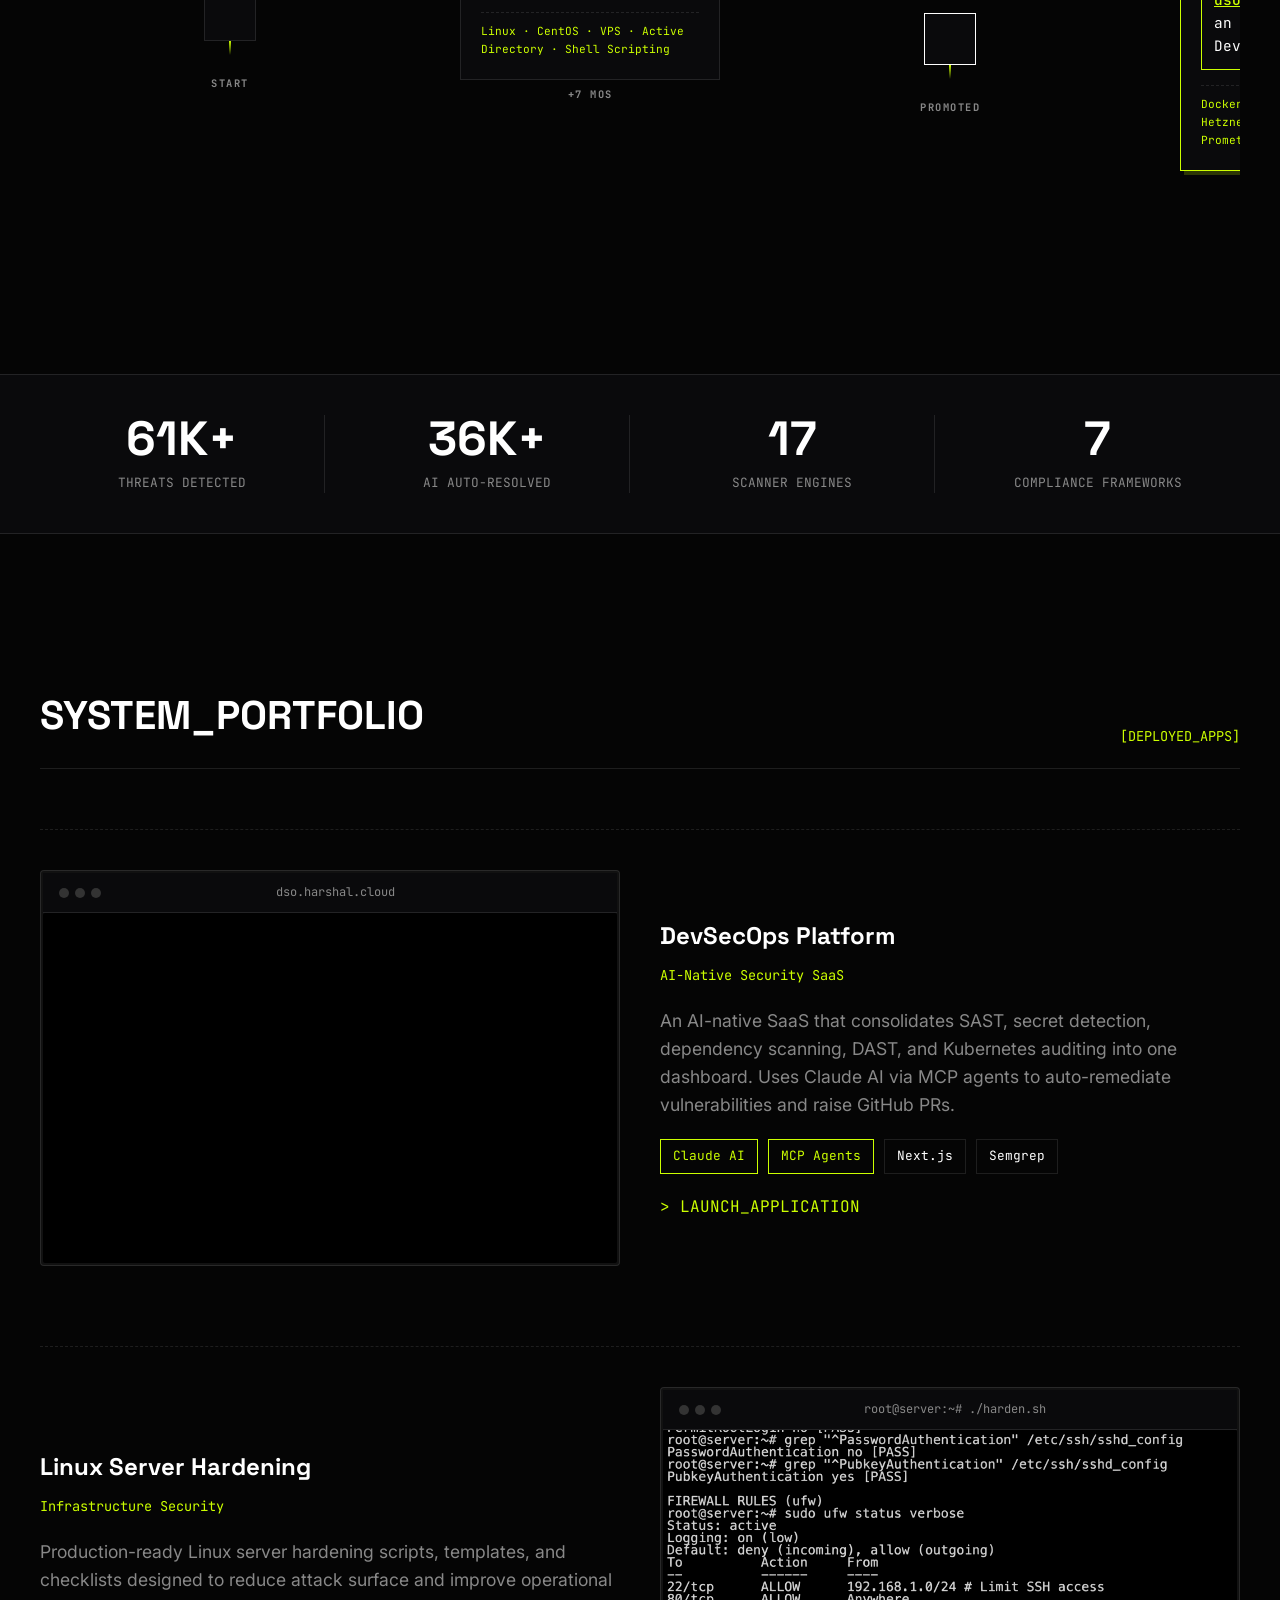
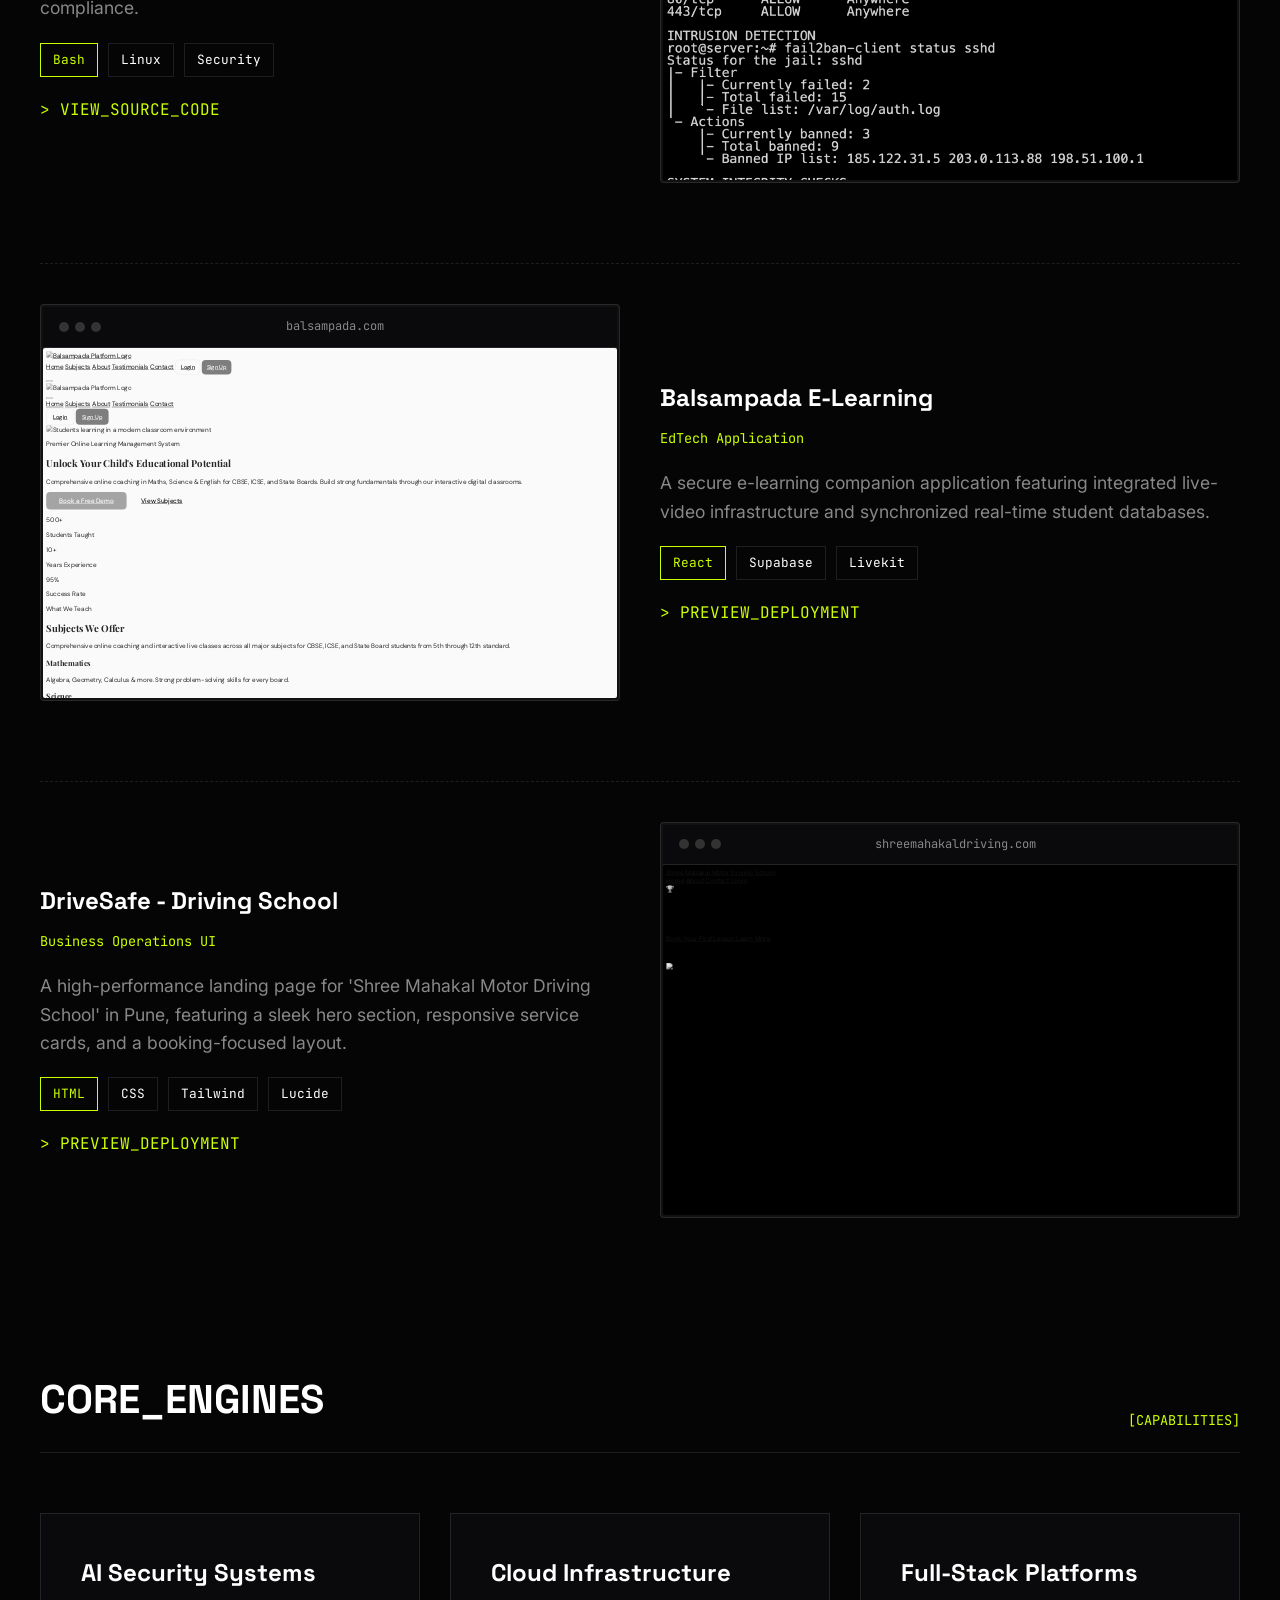
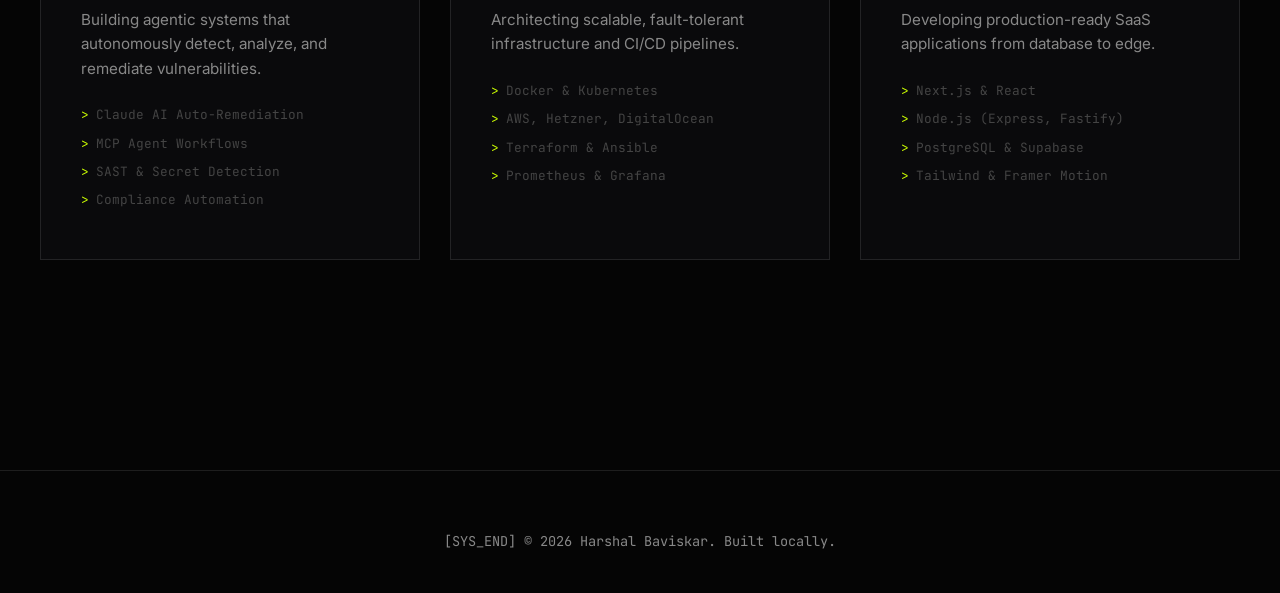
==== commit 55dd8ff8: "feat: replace index.html with v2 design and make profile picture and name bigger" ====
--- a/v2.html
+++ b/v2.html
@@ -27,12 +27,13 @@
         <section id="home" class="hero">
             <div class="hero-grid">
                 <div class="hero-text">
-                    <div style="display: flex; align-items: center; gap: 20px; margin-bottom: 30px;">
+                    <div style="display: flex; align-items: center; gap: 24px; margin-bottom: 40px;">
                         <img src="images/Gemini_Generated_Image_6mbufs6mbufs6mbu.png" alt="Harshal Baviskar"
-                            style="width: 80px; height: 80px; border-radius: 50%; border: 2px solid var(--accent-primary); filter: grayscale(100%) contrast(1.2);">
-                        <div style="font-family: var(--font-mono); color: var(--accent-primary); font-size: 0.9rem;">
-                            > DevOps_Engineer: ACTIVE<br>
-                            > LOCATION: PUNE, IN
+                            style="width: 120px; height: 120px; border-radius: 50%; border: 3px solid var(--accent-primary); filter: grayscale(100%) contrast(1.2); box-shadow: 0 0 15px rgba(204, 255, 0, 0.25);">
+                        <div style="font-family: var(--font-mono); color: var(--accent-primary); line-height: 1.5;">
+                            <span style="font-family: var(--font-head); font-size: 1.8rem; font-weight: 700; color: var(--text-pure); display: block; margin-bottom: 5px;">Harshal Baviskar</span>
+                            <span style="font-size: 1.05rem;">> DevOps_Engineer: ACTIVE</span><br>
+                            <span style="font-size: 1.05rem;">> LOCATION: PUNE, IN</span>
                         </div>
                     </div>
                     <h1 style="font-size: 3.5rem; letter-spacing: -0.02em;">BUILDING<br><span
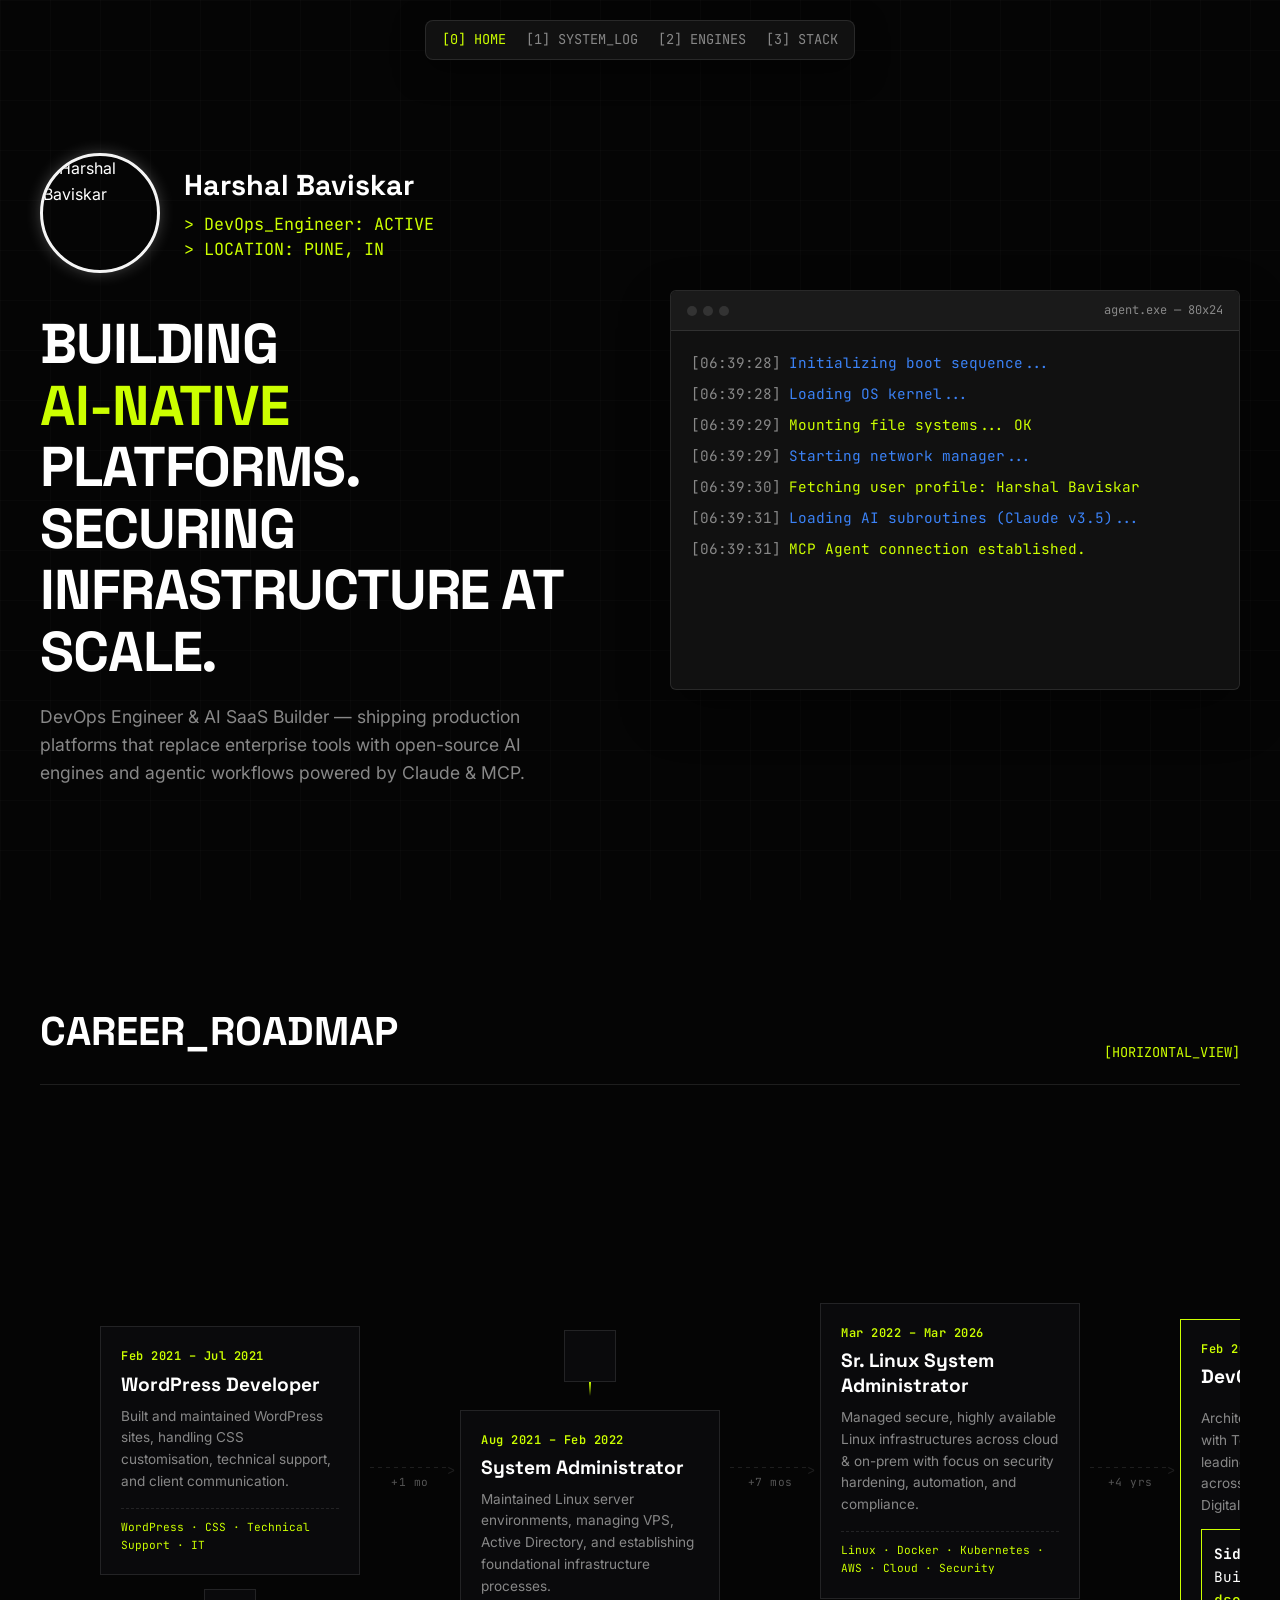
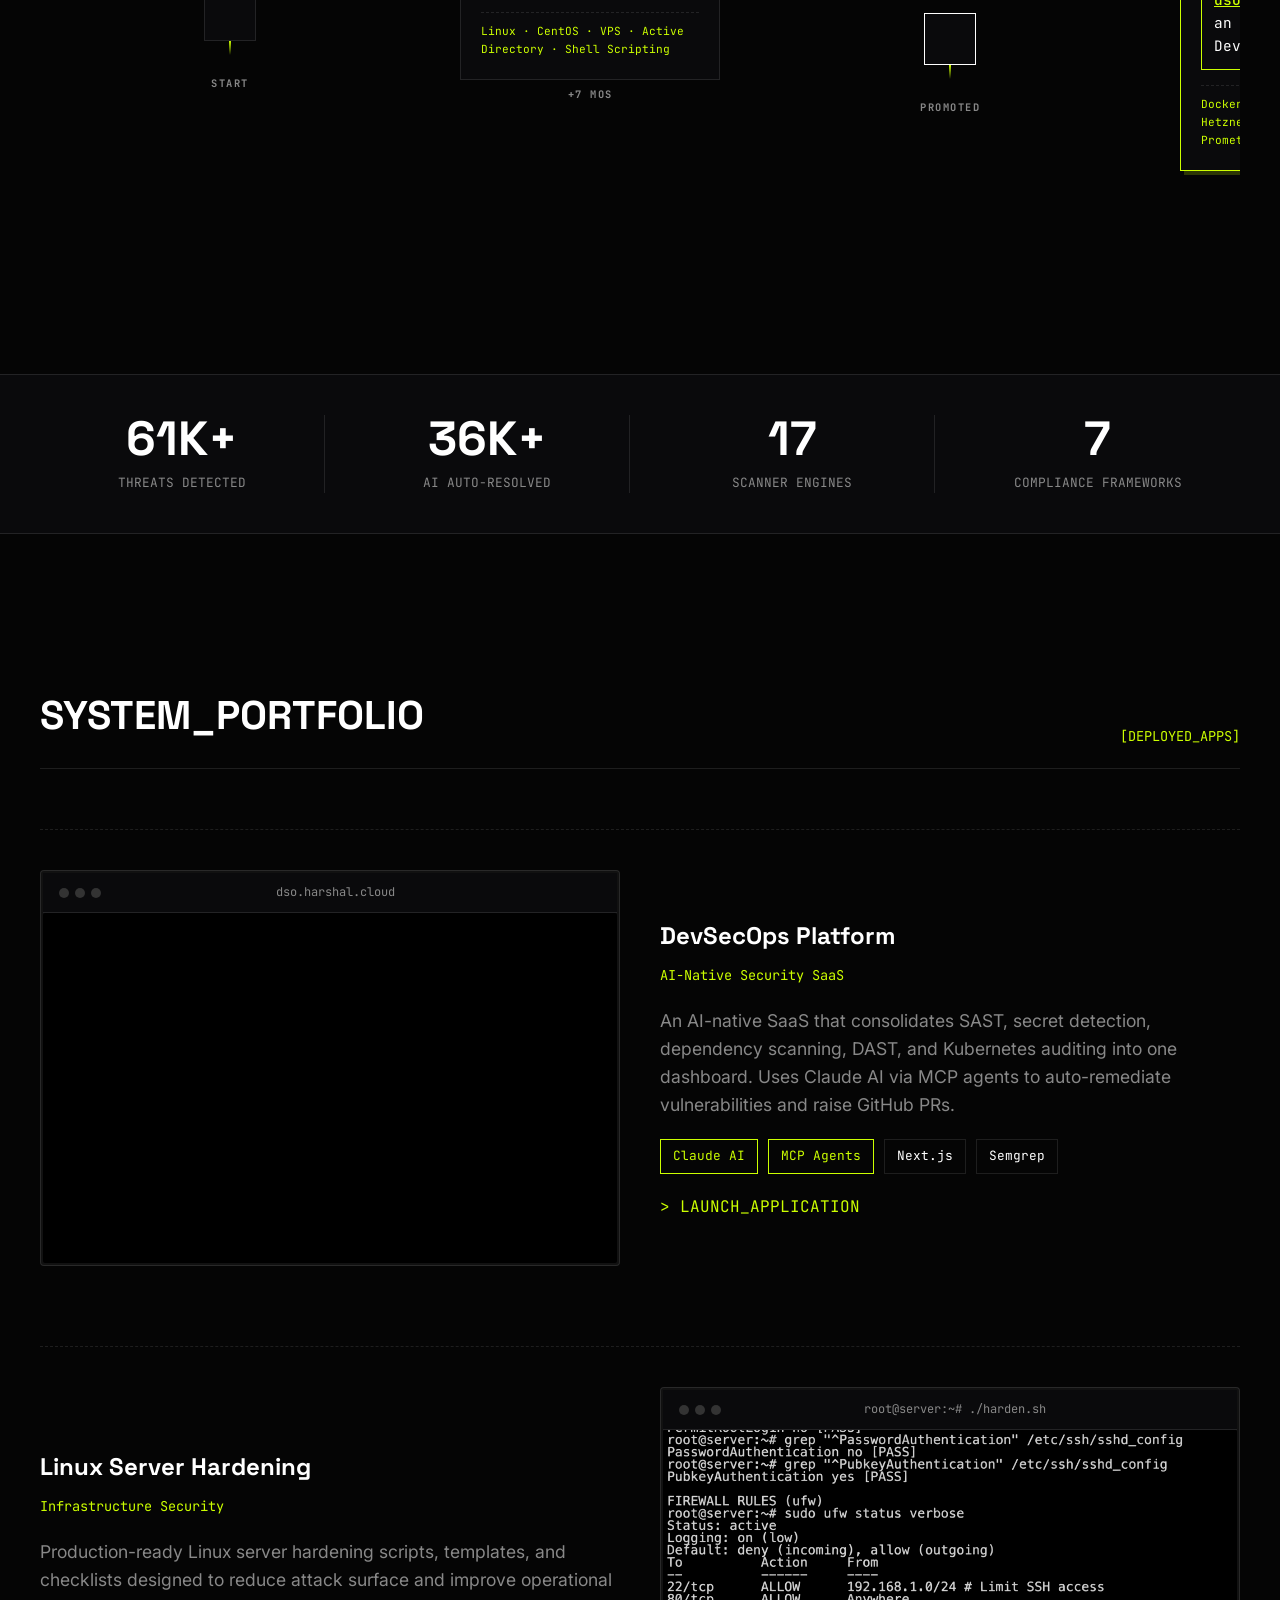
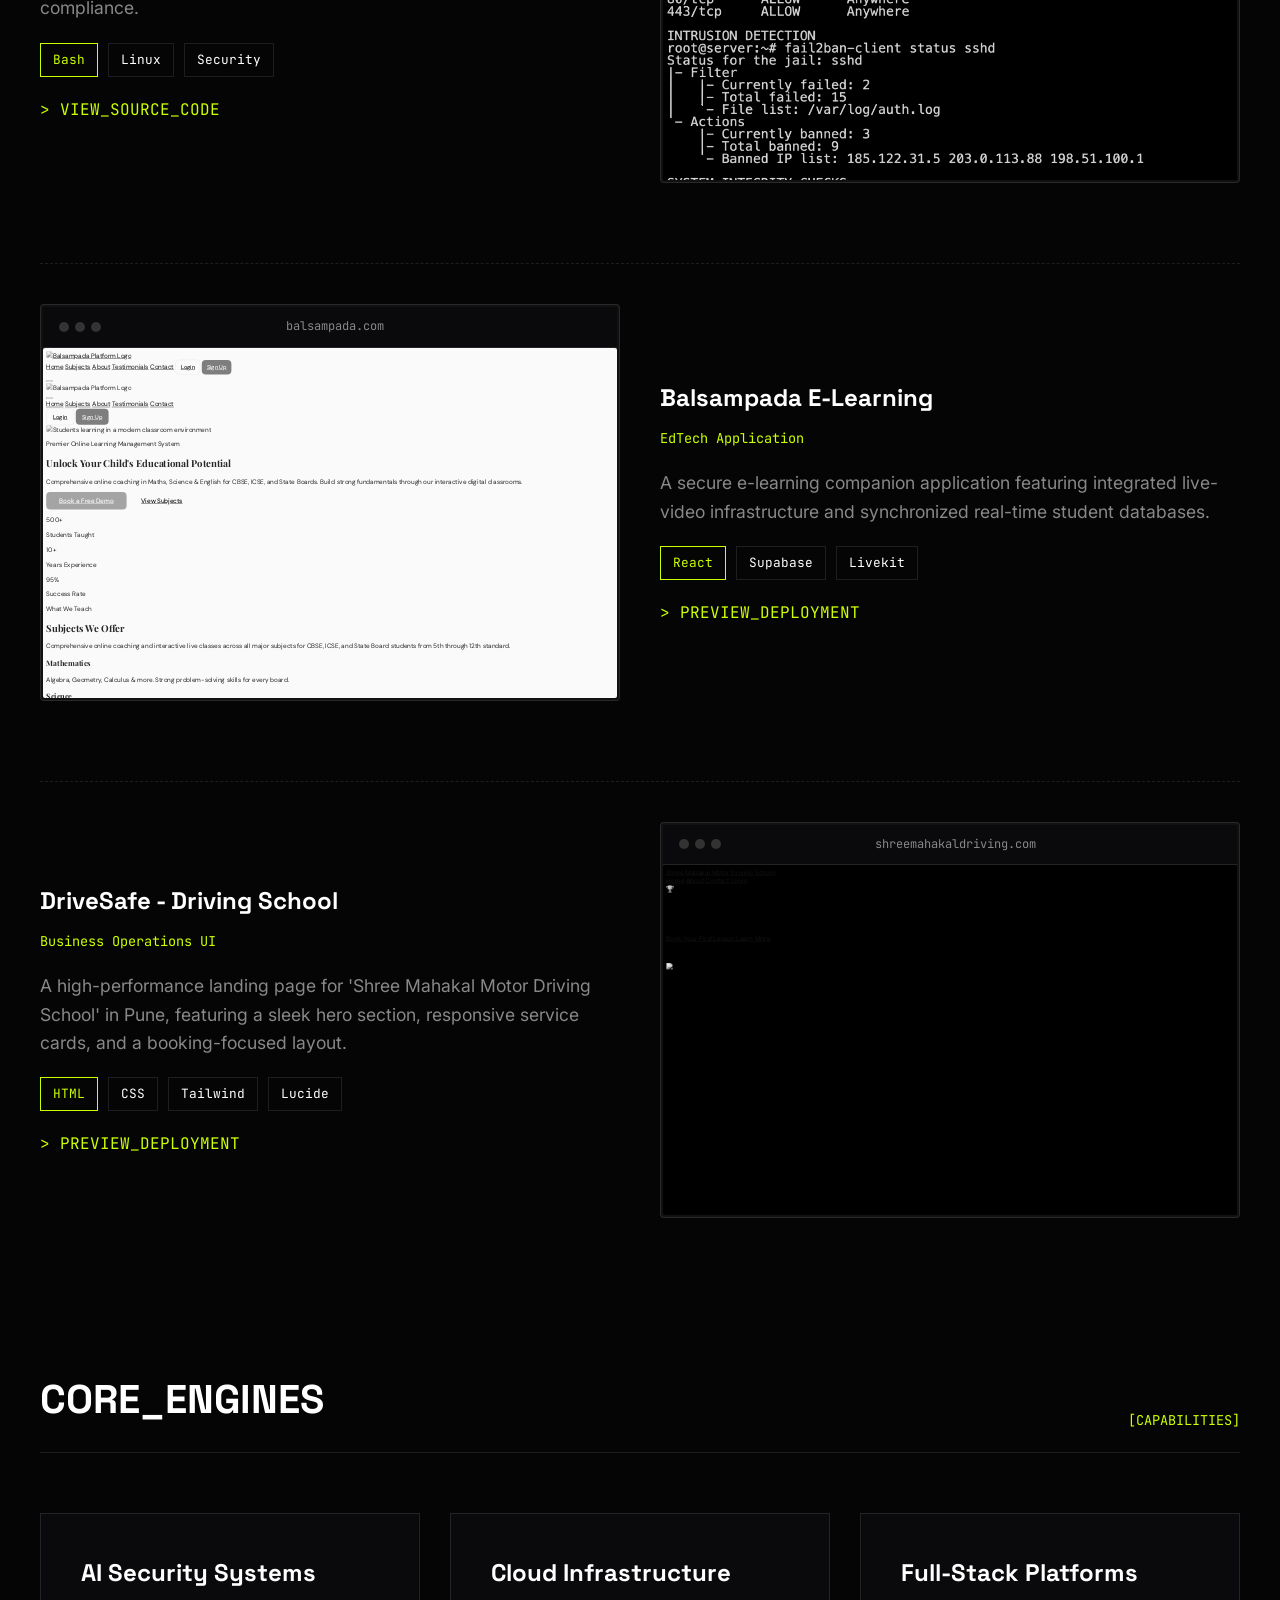
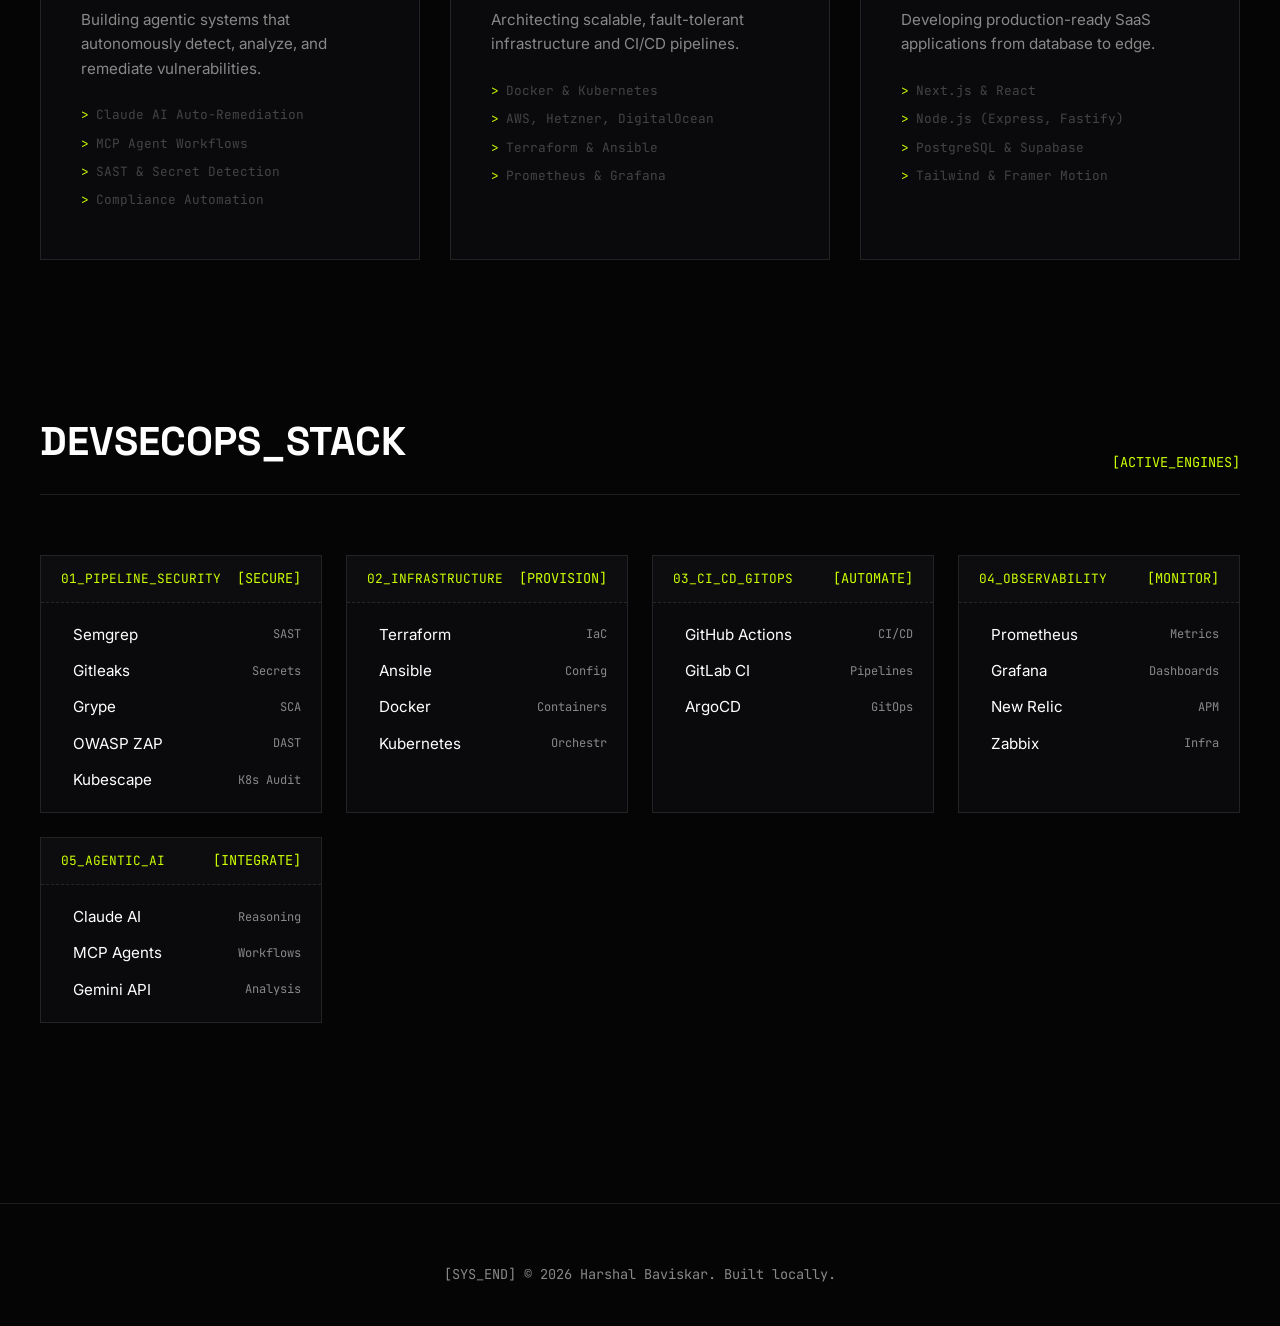
==== commit 8207823d: "feat: add DEVSECOPS_STACK section and active scroll navigation highlighting" ====
--- a/v2.html
+++ b/v2.html
@@ -19,6 +19,7 @@
         <a href="#home" class="cmd-link active">[0] HOME</a>
         <a href="#showcase" class="cmd-link">[1] SYSTEM_LOG</a>
         <a href="#engines" class="cmd-link">[2] ENGINES</a>
+        <a href="#stack" class="cmd-link">[3] STACK</a>
     </nav>
 
     <div class="container">
@@ -412,7 +413,124 @@
             </div>
         </section>
 
-
+        <!-- DEVSECOPS_STACK -->
+        <section id="stack" class="stack-section">
+            <div class="section-head">
+                <h2>DEVSECOPS_STACK</h2>
+                <span class="sys-tag">[ACTIVE_ENGINES]</span>
+            </div>
+
+            <div class="stack-grid">
+                
+                <!-- Category 1: Pipeline Security -->
+                <div class="stack-category">
+                    <div class="stack-cat-header">
+                        <span>01_PIPELINE_SECURITY</span>
+                        <span class="sys-tag">[SECURE]</span>
+                    </div>
+                    <div class="stack-cat-body">
+                        <a class="stack-tool" href="https://semgrep.dev/" target="_blank">
+                            <i class="ph-bold ph-shield-check"></i> Semgrep <span>SAST</span>
+                        </a>
+                        <a class="stack-tool" href="https://github.com/gitleaks/gitleaks" target="_blank">
+                            <i class="ph-bold ph-key"></i> Gitleaks <span>Secrets</span>
+                        </a>
+                        <a class="stack-tool" href="https://github.com/anchore/grype" target="_blank">
+                            <i class="ph-bold ph-bug"></i> Grype <span>SCA</span>
+                        </a>
+                        <a class="stack-tool" href="https://www.zaproxy.org/" target="_blank">
+                            <i class="ph-bold ph-lightning"></i> OWASP ZAP <span>DAST</span>
+                        </a>
+                        <a class="stack-tool" href="https://kubescape.io/" target="_blank">
+                            <i class="ph-bold ph-hexagon"></i> Kubescape <span>K8s Audit</span>
+                        </a>
+                    </div>
+                </div>
+
+                <!-- Category 2: Infrastructure as Code -->
+                <div class="stack-category">
+                    <div class="stack-cat-header">
+                        <span>02_INFRASTRUCTURE</span>
+                        <span class="sys-tag">[PROVISION]</span>
+                    </div>
+                    <div class="stack-cat-body">
+                        <a class="stack-tool" href="https://www.terraform.io/" target="_blank">
+                            <i class="ph-bold ph-tree-structure"></i> Terraform <span>IaC</span>
+                        </a>
+                        <a class="stack-tool" href="https://www.ansible.com/" target="_blank">
+                            <i class="ph-bold ph-sliders"></i> Ansible <span>Config</span>
+                        </a>
+                        <a class="stack-tool" href="https://www.docker.com/" target="_blank">
+                            <i class="ph-bold ph-package"></i> Docker <span>Containers</span>
+                        </a>
+                        <a class="stack-tool" href="https://kubernetes.io/" target="_blank">
+                            <i class="ph-bold ph-steering-wheel"></i> Kubernetes <span>Orchestr</span>
+                        </a>
+                    </div>
+                </div>
+
+                <!-- Category 3: CI/CD & GitOps -->
+                <div class="stack-category">
+                    <div class="stack-cat-header">
+                        <span>03_CI_CD_GITOPS</span>
+                        <span class="sys-tag">[AUTOMATE]</span>
+                    </div>
+                    <div class="stack-cat-body">
+                        <a class="stack-tool" href="https://github.com/features/actions" target="_blank">
+                            <i class="ph-bold ph-git-branch"></i> GitHub Actions <span>CI/CD</span>
+                        </a>
+                        <a class="stack-tool" href="https://about.gitlab.com/stages-devops-lifecycle/continuous-integration/" target="_blank">
+                            <i class="ph-bold ph-git-commit"></i> GitLab CI <span>Pipelines</span>
+                        </a>
+                        <a class="stack-tool" href="https://argoproj.github.io/cd/" target="_blank">
+                            <i class="ph-bold ph-arrows-clockwise"></i> ArgoCD <span>GitOps</span>
+                        </a>
+                    </div>
+                </div>
+
+                <!-- Category 4: Observability -->
+                <div class="stack-category">
+                    <div class="stack-cat-header">
+                        <span>04_OBSERVABILITY</span>
+                        <span class="sys-tag">[MONITOR]</span>
+                    </div>
+                    <div class="stack-cat-body">
+                        <a class="stack-tool" href="https://prometheus.io/" target="_blank">
+                            <i class="ph-bold ph-activity"></i> Prometheus <span>Metrics</span>
+                        </a>
+                        <a class="stack-tool" href="https://grafana.com/" target="_blank">
+                            <i class="ph-bold ph-chart-line-up"></i> Grafana <span>Dashboards</span>
+                        </a>
+                        <a class="stack-tool" href="https://newrelic.com/" target="_blank">
+                            <i class="ph-bold ph-waveform"></i> New Relic <span>APM</span>
+                        </a>
+                        <a class="stack-tool" href="https://www.zabbix.com/" target="_blank">
+                            <i class="ph-bold ph-desktop-tower"></i> Zabbix <span>Infra</span>
+                        </a>
+                    </div>
+                </div>
+
+                <!-- Category 5: Agentic AI -->
+                <div class="stack-category">
+                    <div class="stack-cat-header">
+                        <span>05_AGENTIC_AI</span>
+                        <span class="sys-tag">[INTEGRATE]</span>
+                    </div>
+                    <div class="stack-cat-body">
+                        <a class="stack-tool" href="https://www.anthropic.com/claude" target="_blank">
+                            <i class="ph-bold ph-brain"></i> Claude AI <span>Reasoning</span>
+                        </a>
+                        <a class="stack-tool" href="https://modelcontextprotocol.io/" target="_blank">
+                            <i class="ph-bold ph-robot"></i> MCP Agents <span>Workflows</span>
+                        </a>
+                        <a class="stack-tool" href="https://deepmind.google/technologies/gemini/" target="_blank">
+                            <i class="ph-bold ph-magic-wand"></i> Gemini API <span>Analysis</span>
+                        </a>
+                    </div>
+                </div>
+
+            </div>
+        </section>
 
     </div>
 
--- a/v2-style.css
+++ b/v2-style.css
@@ -642,3 +642,79 @@
         border: none;
     }
 }
+
+/* =========================================
+   DEVSECOPS STACK SECTION
+   ========================================= */
+.stack-section {
+    padding-bottom: 120px;
+}
+
+.stack-grid {
+    display: grid;
+    grid-template-columns: repeat(auto-fit, minmax(240px, 1fr));
+    gap: 24px;
+    margin-top: 40px;
+}
+
+.stack-category {
+    border: 1px solid var(--border-dim);
+    background: var(--bg-surface);
+    display: flex;
+    flex-direction: column;
+    transition: border-color 0.3s, box-shadow 0.3s;
+}
+
+.stack-category:hover {
+    border-color: var(--accent-primary);
+    box-shadow: 0 0 15px rgba(204, 255, 0, 0.08);
+}
+
+.stack-cat-header {
+    border-bottom: 1px dashed var(--border-dim);
+    padding: 12px 20px;
+    background: rgba(255, 255, 255, 0.01);
+    font-family: var(--font-mono);
+    font-size: 0.8rem;
+    color: var(--accent-primary);
+    display: flex;
+    justify-content: space-between;
+    align-items: center;
+}
+
+.stack-cat-body {
+    padding: 20px;
+    display: flex;
+    flex-direction: column;
+    gap: 12px;
+}
+
+.stack-tool {
+    display: flex;
+    align-items: center;
+    gap: 12px;
+    font-family: var(--font-body);
+    font-size: 0.95rem;
+    color: var(--text-pure);
+    text-decoration: none;
+    transition: transform 0.2s, color 0.2s;
+}
+
+.stack-tool:hover {
+    transform: translateX(6px);
+    color: var(--accent-primary);
+}
+
+.stack-tool i {
+    font-size: 1.25rem;
+    color: var(--accent-primary);
+    opacity: 0.85;
+}
+
+.stack-tool span {
+    font-family: var(--font-mono);
+    font-size: 0.75rem;
+    color: var(--text-muted);
+    margin-left: auto;
+}
+
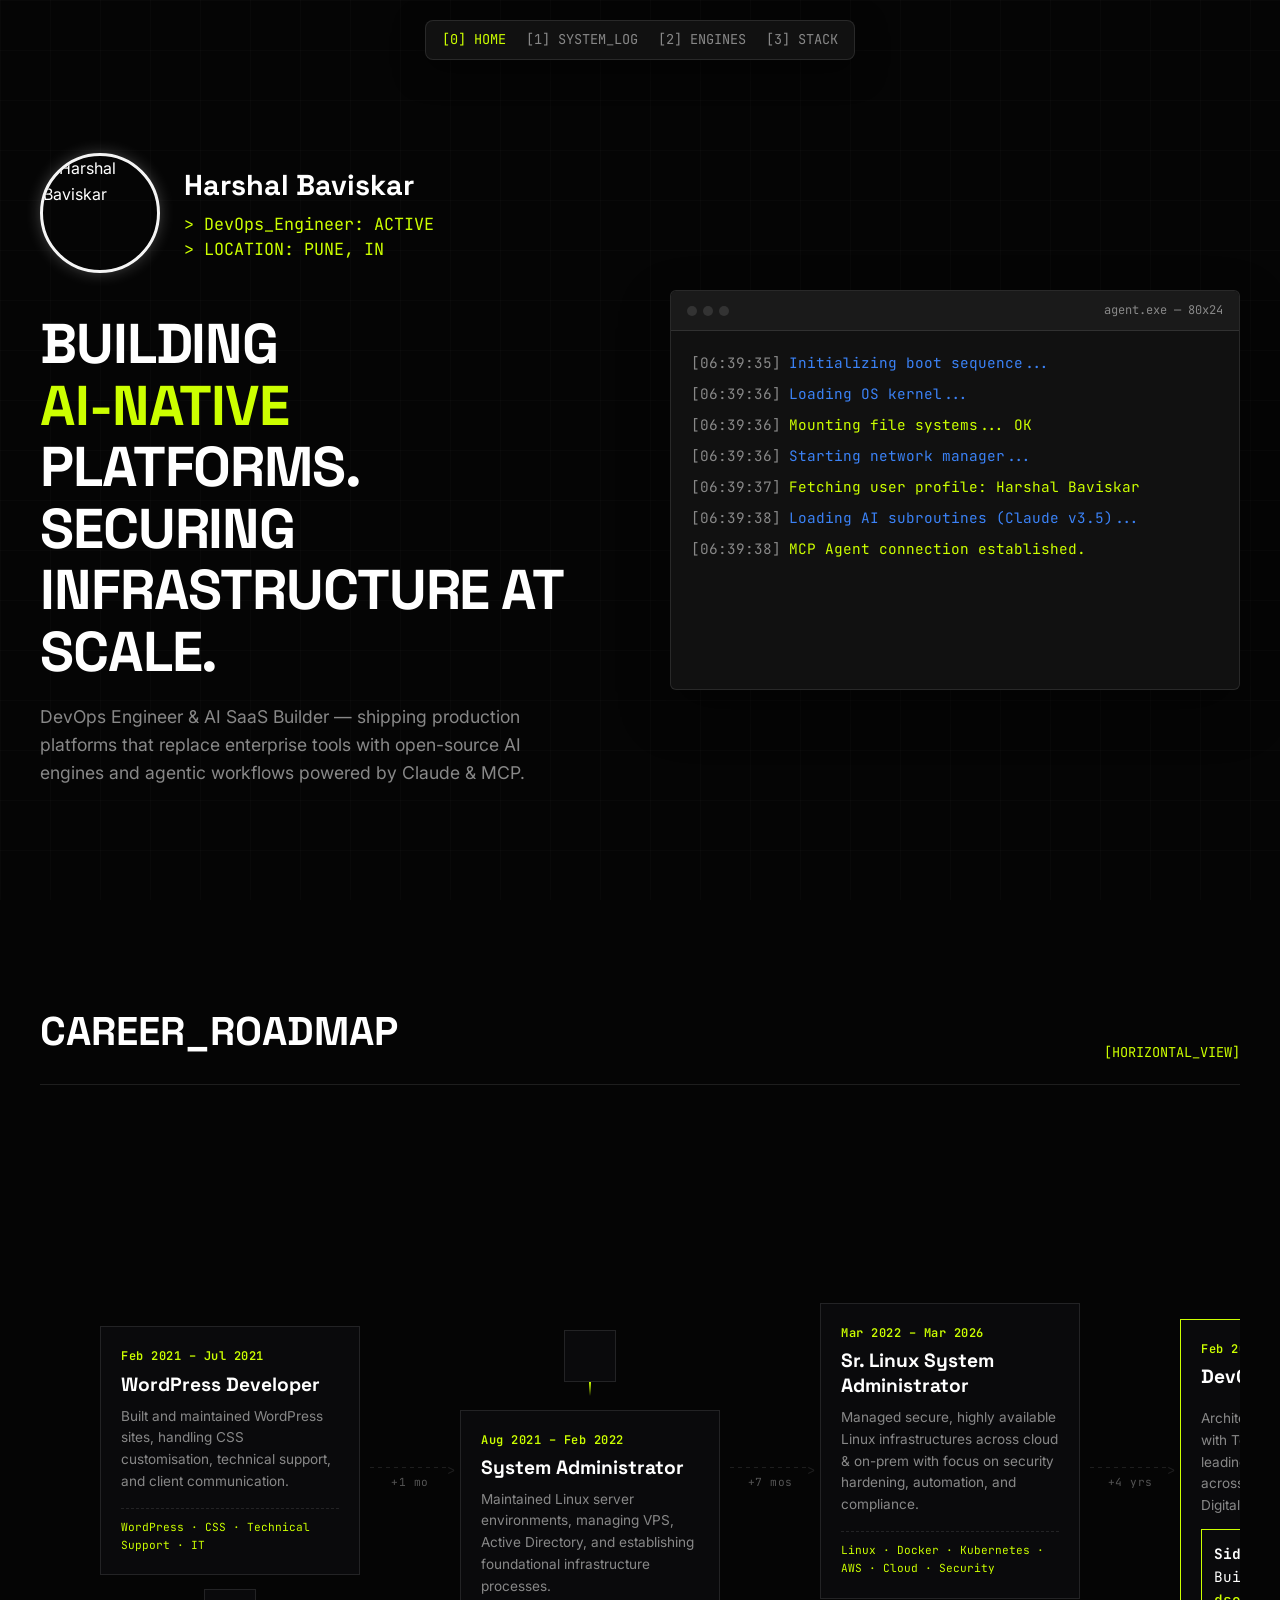
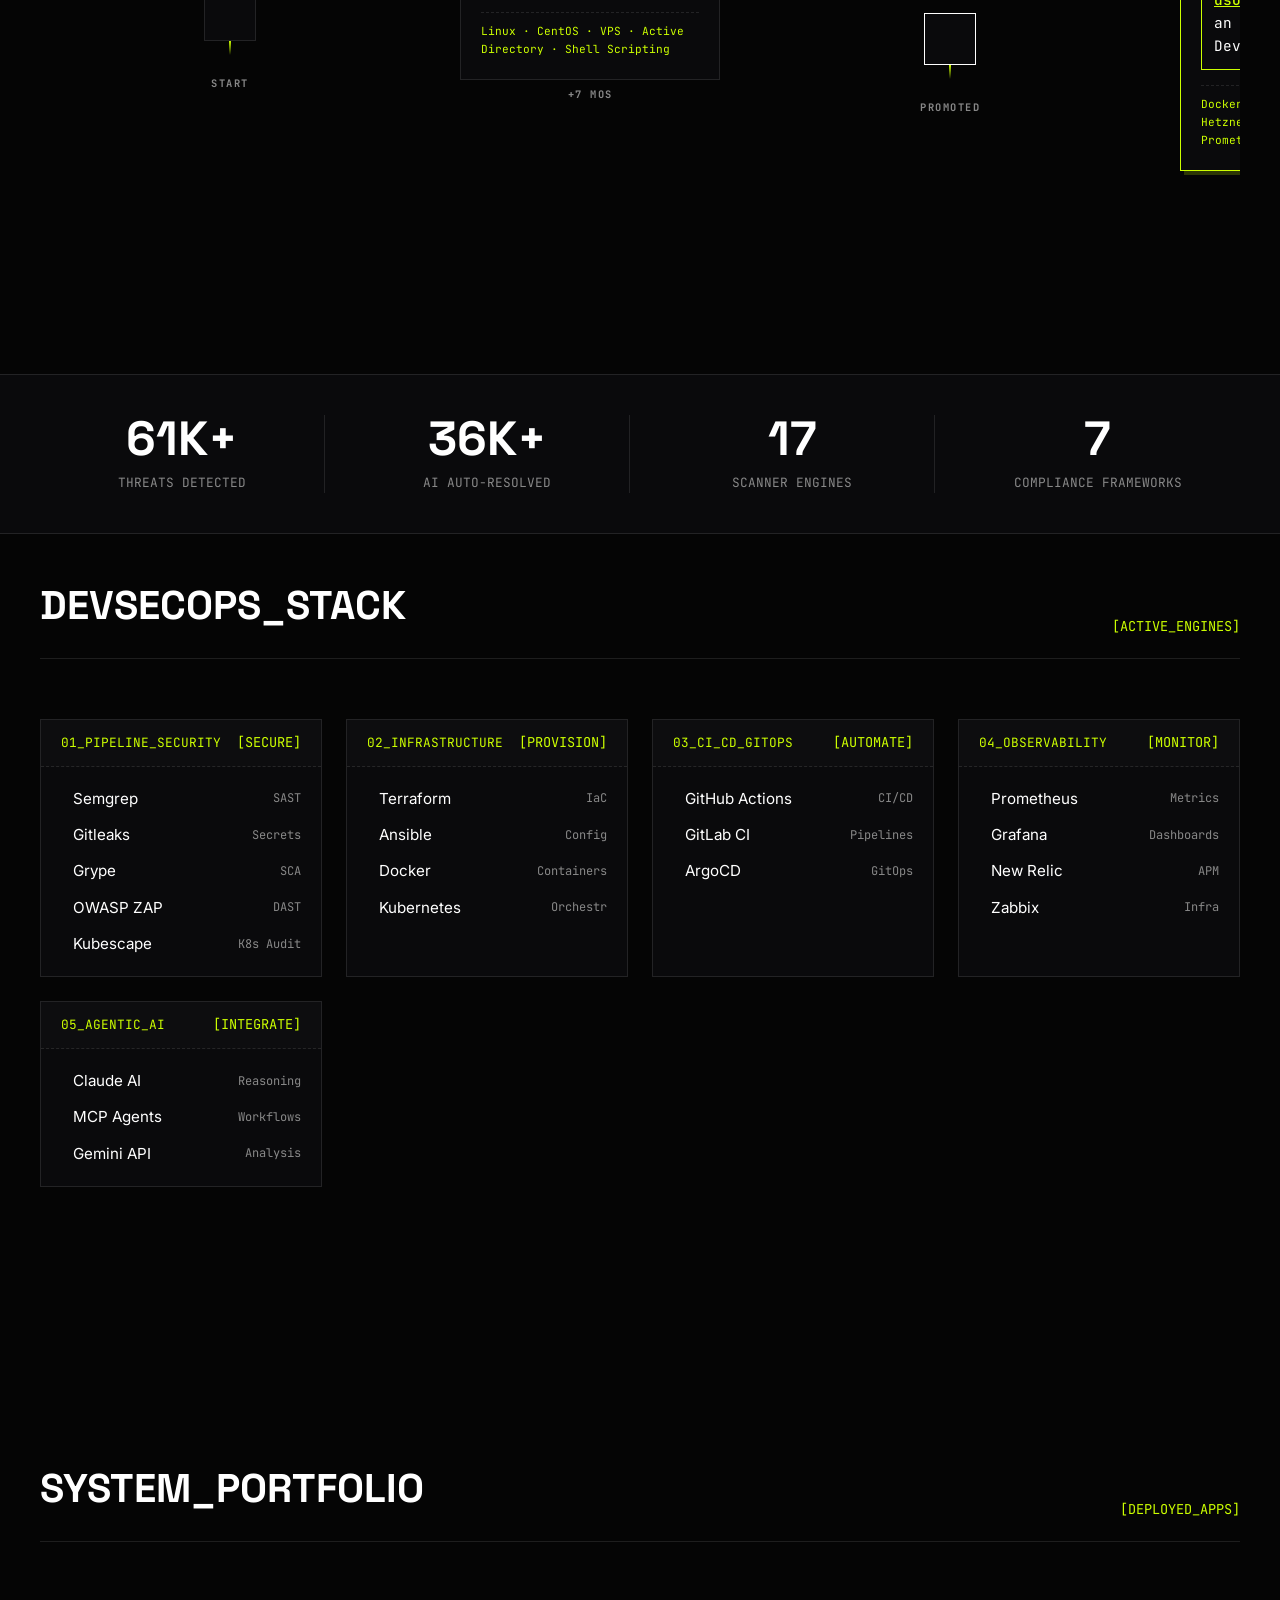
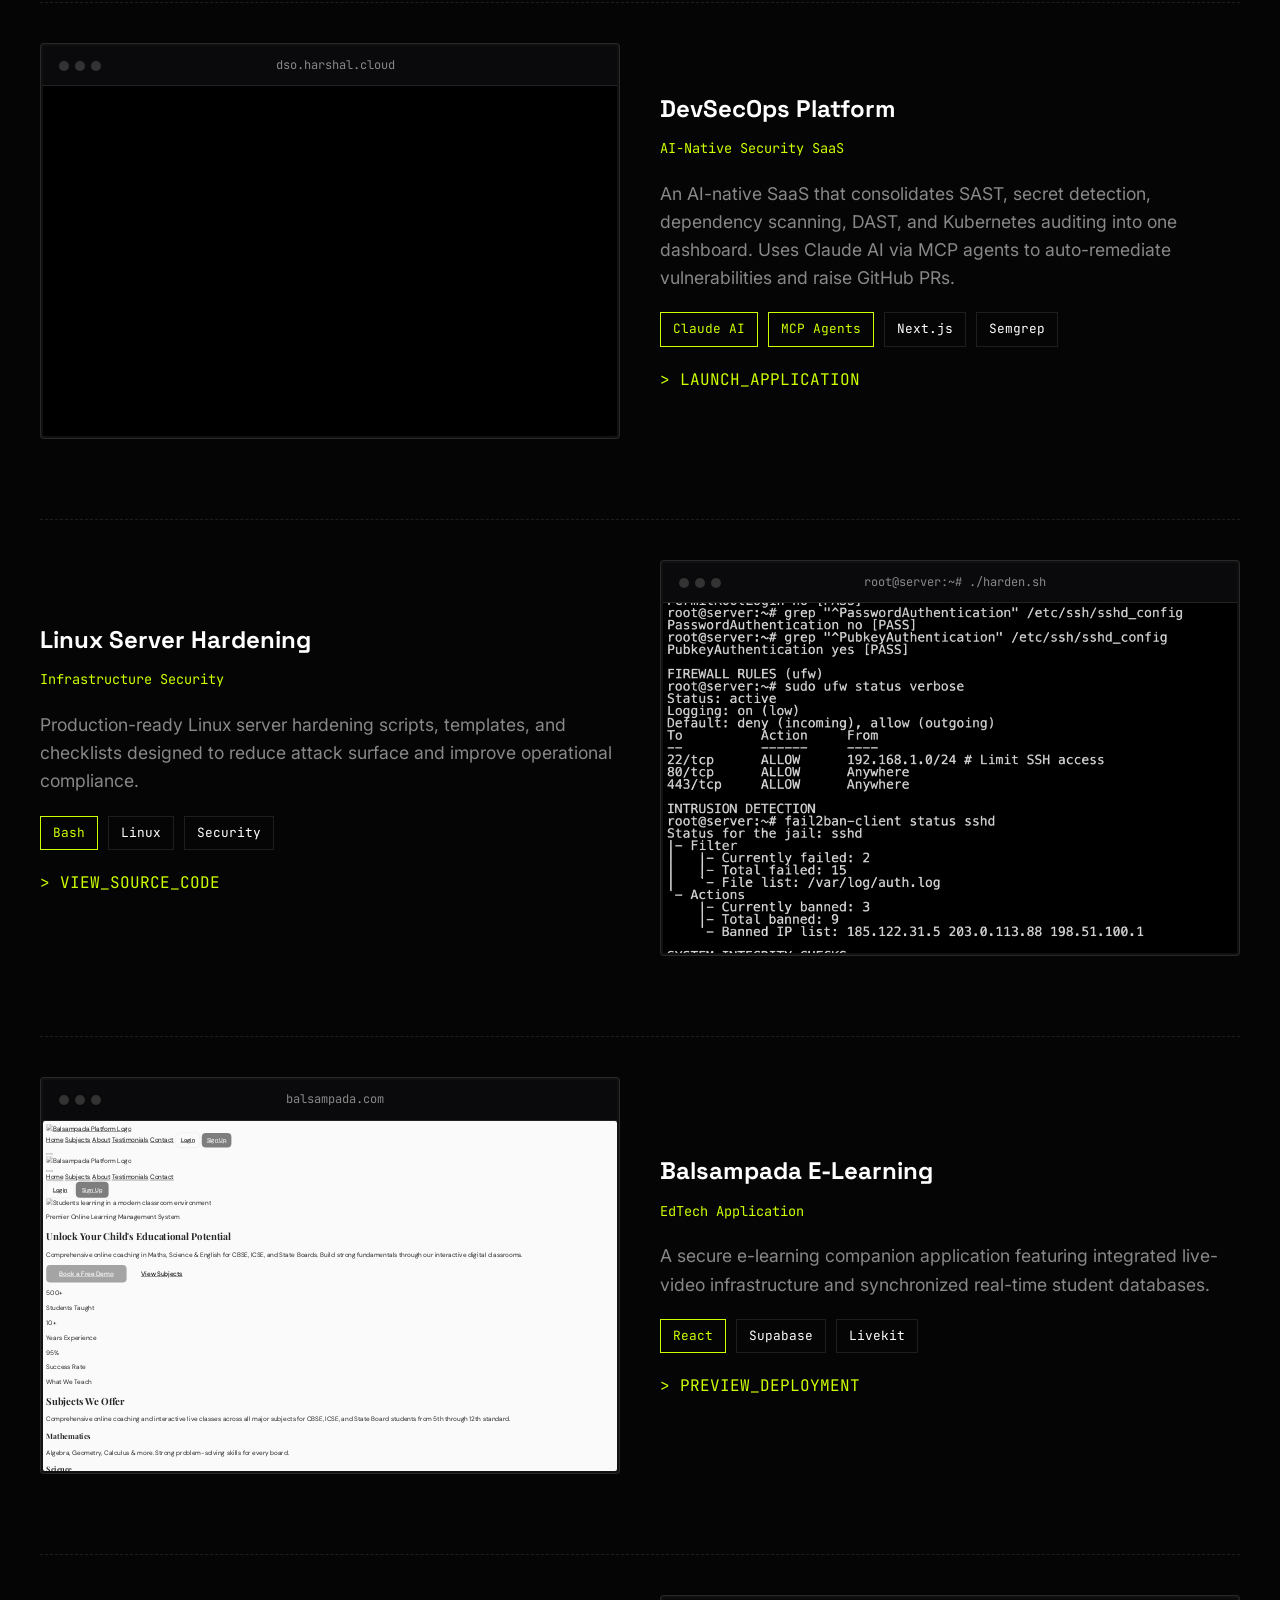
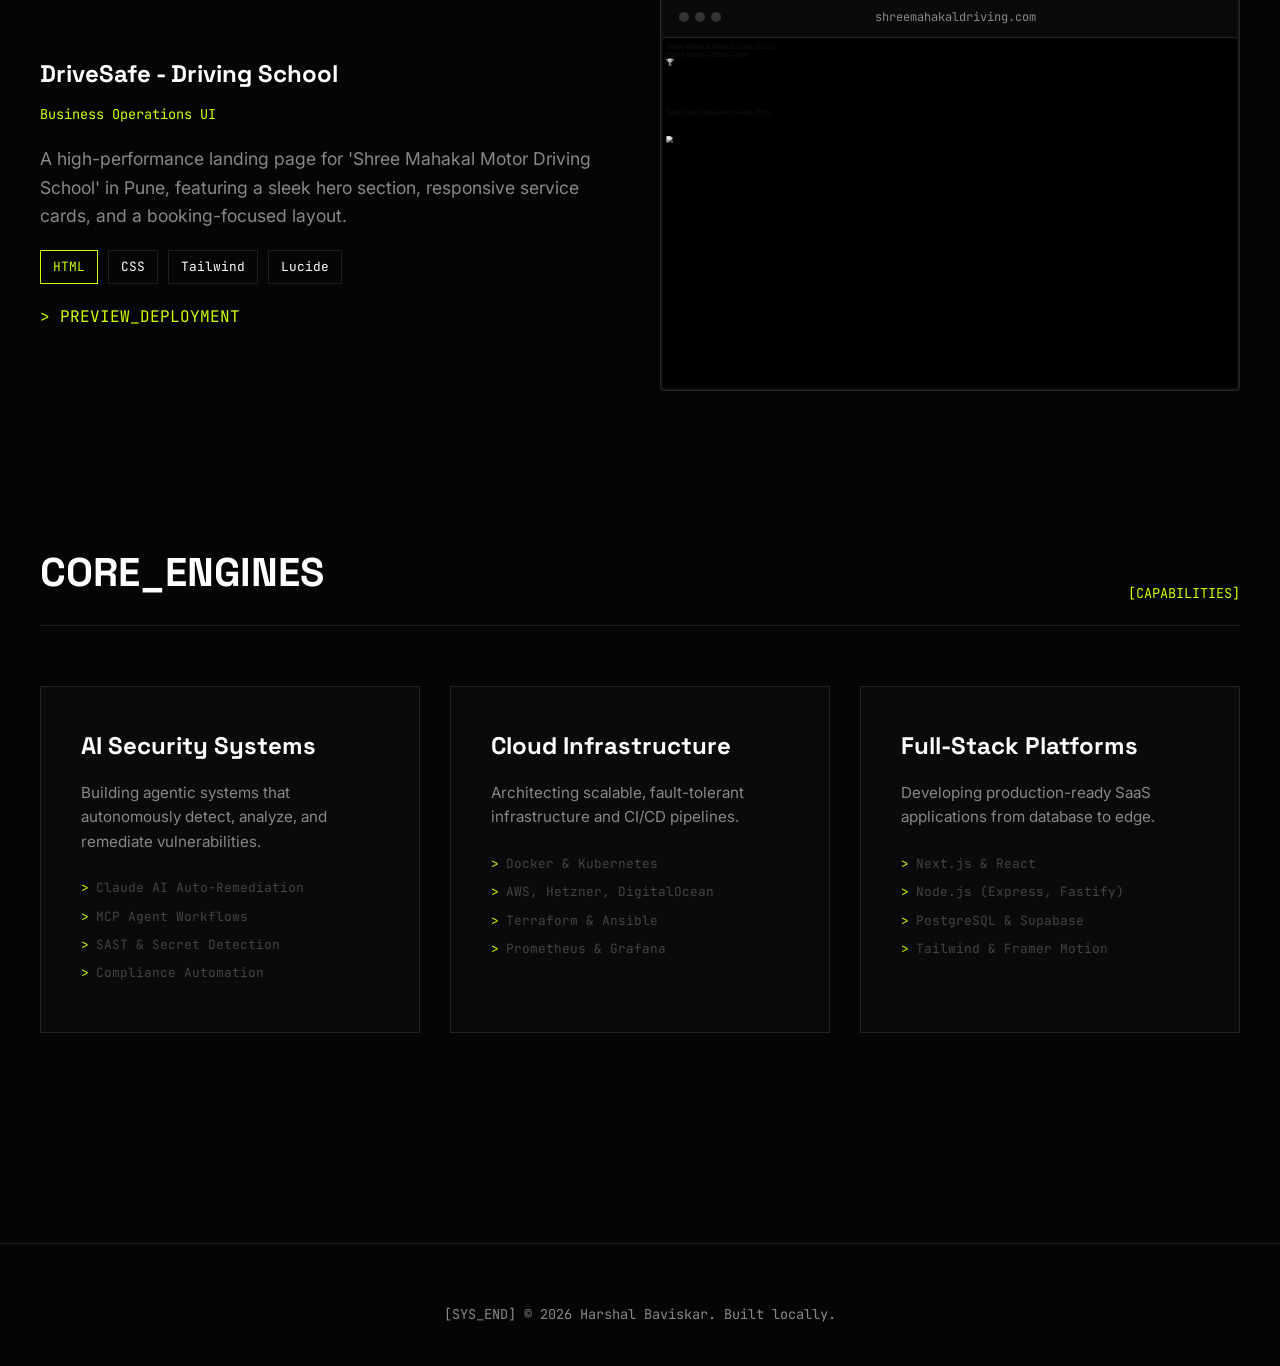
==== commit 39b7536e: "feat: relocate DEVSECOPS_STACK section to follow METRICS" ====
--- a/v2.html
+++ b/v2.html
@@ -205,6 +205,125 @@
     </section>
 
     <div class="container">
+
+        <!-- DEVSECOPS_STACK -->
+        <section id="stack" class="stack-section" style="padding-top: 40px;">
+            <div class="section-head">
+                <h2>DEVSECOPS_STACK</h2>
+                <span class="sys-tag">[ACTIVE_ENGINES]</span>
+            </div>
+
+            <div class="stack-grid">
+                
+                <!-- Category 1: Pipeline Security -->
+                <div class="stack-category">
+                    <div class="stack-cat-header">
+                        <span>01_PIPELINE_SECURITY</span>
+                        <span class="sys-tag">[SECURE]</span>
+                    </div>
+                    <div class="stack-cat-body">
+                        <a class="stack-tool" href="https://semgrep.dev/" target="_blank">
+                            <i class="ph-bold ph-shield-check"></i> Semgrep <span>SAST</span>
+                        </a>
+                        <a class="stack-tool" href="https://github.com/gitleaks/gitleaks" target="_blank">
+                            <i class="ph-bold ph-key"></i> Gitleaks <span>Secrets</span>
+                        </a>
+                        <a class="stack-tool" href="https://github.com/anchore/grype" target="_blank">
+                            <i class="ph-bold ph-bug"></i> Grype <span>SCA</span>
+                        </a>
+                        <a class="stack-tool" href="https://www.zaproxy.org/" target="_blank">
+                            <i class="ph-bold ph-lightning"></i> OWASP ZAP <span>DAST</span>
+                        </a>
+                        <a class="stack-tool" href="https://kubescape.io/" target="_blank">
+                            <i class="ph-bold ph-hexagon"></i> Kubescape <span>K8s Audit</span>
+                        </a>
+                    </div>
+                </div>
+
+                <!-- Category 2: Infrastructure as Code -->
+                <div class="stack-category">
+                    <div class="stack-cat-header">
+                        <span>02_INFRASTRUCTURE</span>
+                        <span class="sys-tag">[PROVISION]</span>
+                    </div>
+                    <div class="stack-cat-body">
+                        <a class="stack-tool" href="https://www.terraform.io/" target="_blank">
+                            <i class="ph-bold ph-tree-structure"></i> Terraform <span>IaC</span>
+                        </a>
+                        <a class="stack-tool" href="https://www.ansible.com/" target="_blank">
+                            <i class="ph-bold ph-sliders"></i> Ansible <span>Config</span>
+                        </a>
+                        <a class="stack-tool" href="https://www.docker.com/" target="_blank">
+                            <i class="ph-bold ph-package"></i> Docker <span>Containers</span>
+                        </a>
+                        <a class="stack-tool" href="https://kubernetes.io/" target="_blank">
+                            <i class="ph-bold ph-steering-wheel"></i> Kubernetes <span>Orchestr</span>
+                        </a>
+                    </div>
+                </div>
+
+                <!-- Category 3: CI/CD & GitOps -->
+                <div class="stack-category">
+                    <div class="stack-cat-header">
+                        <span>03_CI_CD_GITOPS</span>
+                        <span class="sys-tag">[AUTOMATE]</span>
+                    </div>
+                    <div class="stack-cat-body">
+                        <a class="stack-tool" href="https://github.com/features/actions" target="_blank">
+                            <i class="ph-bold ph-git-branch"></i> GitHub Actions <span>CI/CD</span>
+                        </a>
+                        <a class="stack-tool" href="https://about.gitlab.com/stages-devops-lifecycle/continuous-integration/" target="_blank">
+                            <i class="ph-bold ph-git-commit"></i> GitLab CI <span>Pipelines</span>
+                        </a>
+                        <a class="stack-tool" href="https://argoproj.github.io/cd/" target="_blank">
+                            <i class="ph-bold ph-arrows-clockwise"></i> ArgoCD <span>GitOps</span>
+                        </a>
+                    </div>
+                </div>
+
+                <!-- Category 4: Observability -->
+                <div class="stack-category">
+                    <div class="stack-cat-header">
+                        <span>04_OBSERVABILITY</span>
+                        <span class="sys-tag">[MONITOR]</span>
+                    </div>
+                    <div class="stack-cat-body">
+                        <a class="stack-tool" href="https://prometheus.io/" target="_blank">
+                            <i class="ph-bold ph-activity"></i> Prometheus <span>Metrics</span>
+                        </a>
+                        <a class="stack-tool" href="https://grafana.com/" target="_blank">
+                            <i class="ph-bold ph-chart-line-up"></i> Grafana <span>Dashboards</span>
+                        </a>
+                        <a class="stack-tool" href="https://newrelic.com/" target="_blank">
+                            <i class="ph-bold ph-waveform"></i> New Relic <span>APM</span>
+                        </a>
+                        <a class="stack-tool" href="https://www.zabbix.com/" target="_blank">
+                            <i class="ph-bold ph-desktop-tower"></i> Zabbix <span>Infra</span>
+                        </a>
+                    </div>
+                </div>
+
+                <!-- Category 5: Agentic AI -->
+                <div class="stack-category">
+                    <div class="stack-cat-header">
+                        <span>05_AGENTIC_AI</span>
+                        <span class="sys-tag">[INTEGRATE]</span>
+                    </div>
+                    <div class="stack-cat-body">
+                        <a class="stack-tool" href="https://www.anthropic.com/claude" target="_blank">
+                            <i class="ph-bold ph-brain"></i> Claude AI <span>Reasoning</span>
+                        </a>
+                        <a class="stack-tool" href="https://modelcontextprotocol.io/" target="_blank">
+                            <i class="ph-bold ph-robot"></i> MCP Agents <span>Workflows</span>
+                        </a>
+                        <a class="stack-tool" href="https://deepmind.google/technologies/gemini/" target="_blank">
+                            <i class="ph-bold ph-magic-wand"></i> Gemini API <span>Analysis</span>
+                        </a>
+                    </div>
+                </div>
+
+            </div>
+        </section>
 
         <!-- SHOWCASE (ALL PROJECTS UNIFORM) -->
         <section id="showcase" class="showcase">
@@ -413,125 +532,6 @@
             </div>
         </section>
 
-        <!-- DEVSECOPS_STACK -->
-        <section id="stack" class="stack-section">
-            <div class="section-head">
-                <h2>DEVSECOPS_STACK</h2>
-                <span class="sys-tag">[ACTIVE_ENGINES]</span>
-            </div>
-
-            <div class="stack-grid">
-                
-                <!-- Category 1: Pipeline Security -->
-                <div class="stack-category">
-                    <div class="stack-cat-header">
-                        <span>01_PIPELINE_SECURITY</span>
-                        <span class="sys-tag">[SECURE]</span>
-                    </div>
-                    <div class="stack-cat-body">
-                        <a class="stack-tool" href="https://semgrep.dev/" target="_blank">
-                            <i class="ph-bold ph-shield-check"></i> Semgrep <span>SAST</span>
-                        </a>
-                        <a class="stack-tool" href="https://github.com/gitleaks/gitleaks" target="_blank">
-                            <i class="ph-bold ph-key"></i> Gitleaks <span>Secrets</span>
-                        </a>
-                        <a class="stack-tool" href="https://github.com/anchore/grype" target="_blank">
-                            <i class="ph-bold ph-bug"></i> Grype <span>SCA</span>
-                        </a>
-                        <a class="stack-tool" href="https://www.zaproxy.org/" target="_blank">
-                            <i class="ph-bold ph-lightning"></i> OWASP ZAP <span>DAST</span>
-                        </a>
-                        <a class="stack-tool" href="https://kubescape.io/" target="_blank">
-                            <i class="ph-bold ph-hexagon"></i> Kubescape <span>K8s Audit</span>
-                        </a>
-                    </div>
-                </div>
-
-                <!-- Category 2: Infrastructure as Code -->
-                <div class="stack-category">
-                    <div class="stack-cat-header">
-                        <span>02_INFRASTRUCTURE</span>
-                        <span class="sys-tag">[PROVISION]</span>
-                    </div>
-                    <div class="stack-cat-body">
-                        <a class="stack-tool" href="https://www.terraform.io/" target="_blank">
-                            <i class="ph-bold ph-tree-structure"></i> Terraform <span>IaC</span>
-                        </a>
-                        <a class="stack-tool" href="https://www.ansible.com/" target="_blank">
-                            <i class="ph-bold ph-sliders"></i> Ansible <span>Config</span>
-                        </a>
-                        <a class="stack-tool" href="https://www.docker.com/" target="_blank">
-                            <i class="ph-bold ph-package"></i> Docker <span>Containers</span>
-                        </a>
-                        <a class="stack-tool" href="https://kubernetes.io/" target="_blank">
-                            <i class="ph-bold ph-steering-wheel"></i> Kubernetes <span>Orchestr</span>
-                        </a>
-                    </div>
-                </div>
-
-                <!-- Category 3: CI/CD & GitOps -->
-                <div class="stack-category">
-                    <div class="stack-cat-header">
-                        <span>03_CI_CD_GITOPS</span>
-                        <span class="sys-tag">[AUTOMATE]</span>
-                    </div>
-                    <div class="stack-cat-body">
-                        <a class="stack-tool" href="https://github.com/features/actions" target="_blank">
-                            <i class="ph-bold ph-git-branch"></i> GitHub Actions <span>CI/CD</span>
-                        </a>
-                        <a class="stack-tool" href="https://about.gitlab.com/stages-devops-lifecycle/continuous-integration/" target="_blank">
-                            <i class="ph-bold ph-git-commit"></i> GitLab CI <span>Pipelines</span>
-                        </a>
-                        <a class="stack-tool" href="https://argoproj.github.io/cd/" target="_blank">
-                            <i class="ph-bold ph-arrows-clockwise"></i> ArgoCD <span>GitOps</span>
-                        </a>
-                    </div>
-                </div>
-
-                <!-- Category 4: Observability -->
-                <div class="stack-category">
-                    <div class="stack-cat-header">
-                        <span>04_OBSERVABILITY</span>
-                        <span class="sys-tag">[MONITOR]</span>
-                    </div>
-                    <div class="stack-cat-body">
-                        <a class="stack-tool" href="https://prometheus.io/" target="_blank">
-                            <i class="ph-bold ph-activity"></i> Prometheus <span>Metrics</span>
-                        </a>
-                        <a class="stack-tool" href="https://grafana.com/" target="_blank">
-                            <i class="ph-bold ph-chart-line-up"></i> Grafana <span>Dashboards</span>
-                        </a>
-                        <a class="stack-tool" href="https://newrelic.com/" target="_blank">
-                            <i class="ph-bold ph-waveform"></i> New Relic <span>APM</span>
-                        </a>
-                        <a class="stack-tool" href="https://www.zabbix.com/" target="_blank">
-                            <i class="ph-bold ph-desktop-tower"></i> Zabbix <span>Infra</span>
-                        </a>
-                    </div>
-                </div>
-
-                <!-- Category 5: Agentic AI -->
-                <div class="stack-category">
-                    <div class="stack-cat-header">
-                        <span>05_AGENTIC_AI</span>
-                        <span class="sys-tag">[INTEGRATE]</span>
-                    </div>
-                    <div class="stack-cat-body">
-                        <a class="stack-tool" href="https://www.anthropic.com/claude" target="_blank">
-                            <i class="ph-bold ph-brain"></i> Claude AI <span>Reasoning</span>
-                        </a>
-                        <a class="stack-tool" href="https://modelcontextprotocol.io/" target="_blank">
-                            <i class="ph-bold ph-robot"></i> MCP Agents <span>Workflows</span>
-                        </a>
-                        <a class="stack-tool" href="https://deepmind.google/technologies/gemini/" target="_blank">
-                            <i class="ph-bold ph-magic-wand"></i> Gemini API <span>Analysis</span>
-                        </a>
-                    </div>
-                </div>
-
-            </div>
-        </section>
-
     </div>
 
     <!-- FOOTER / SOCIALS -->
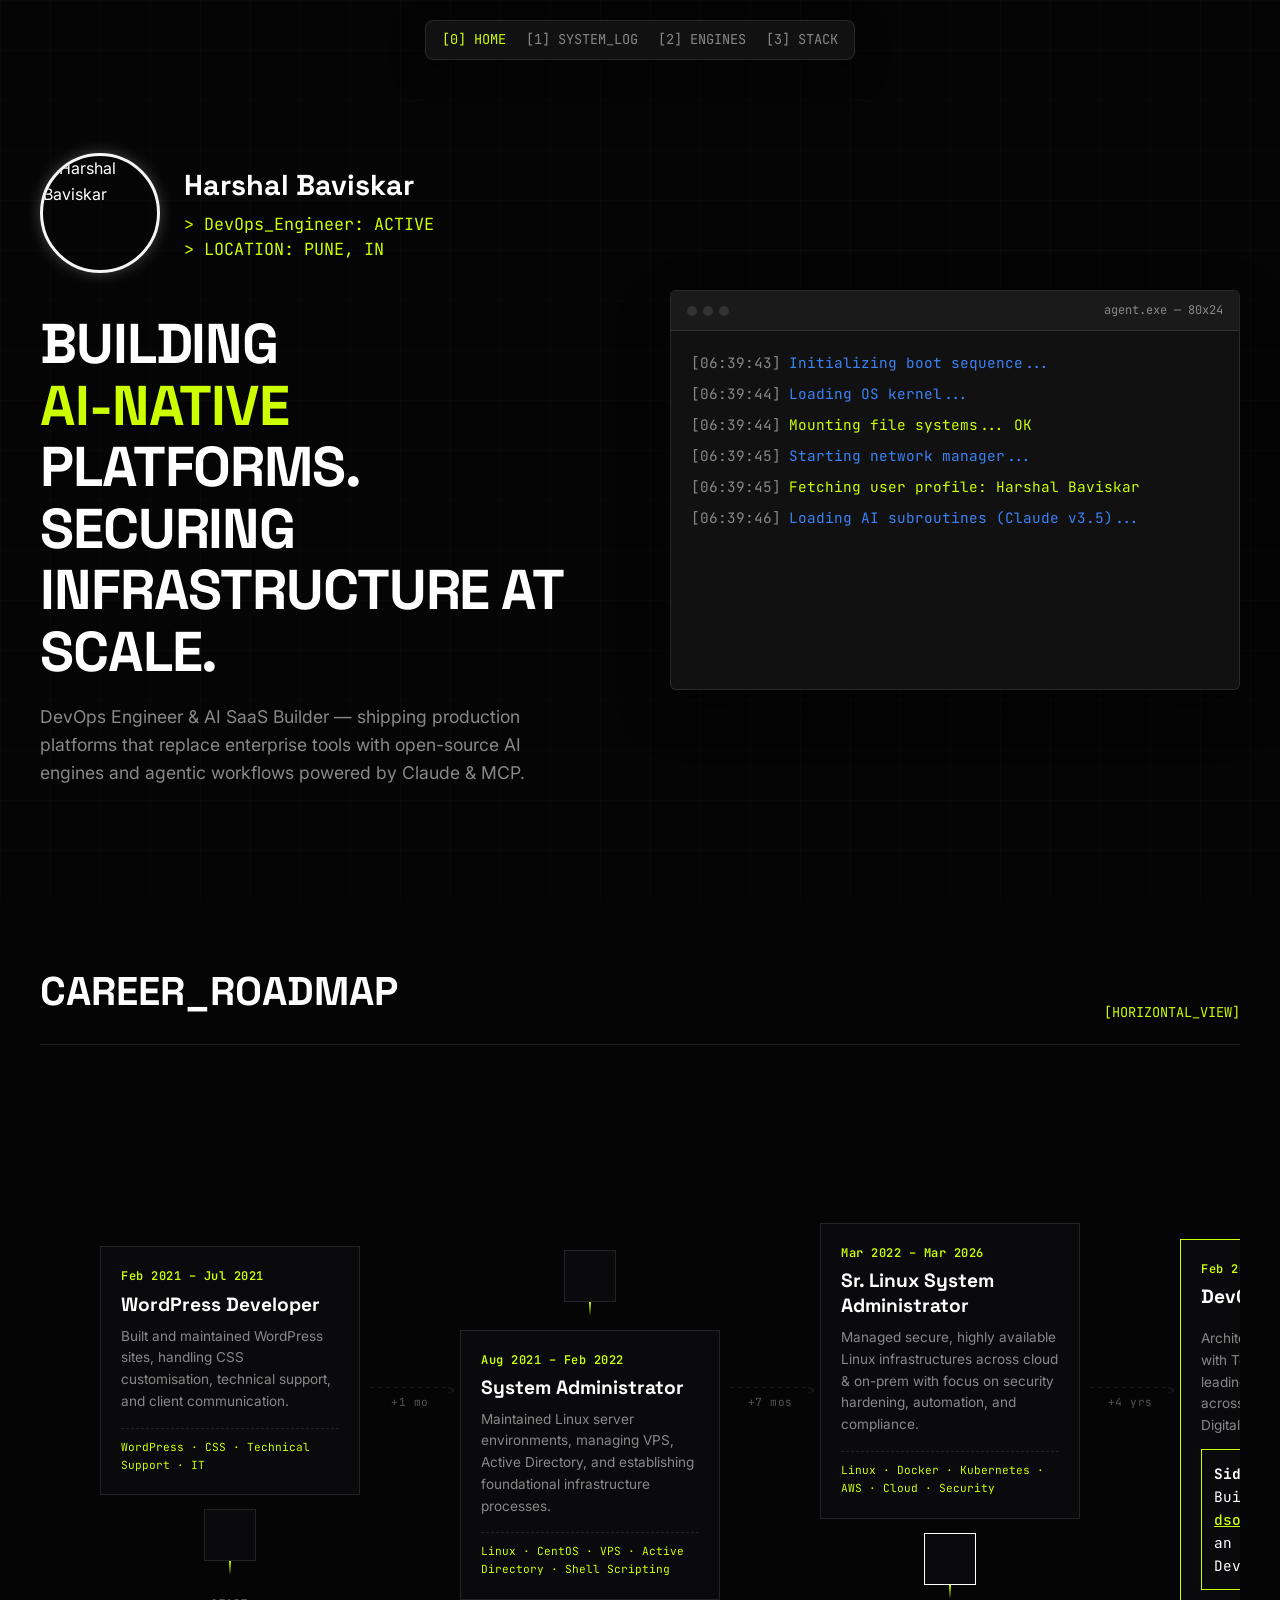
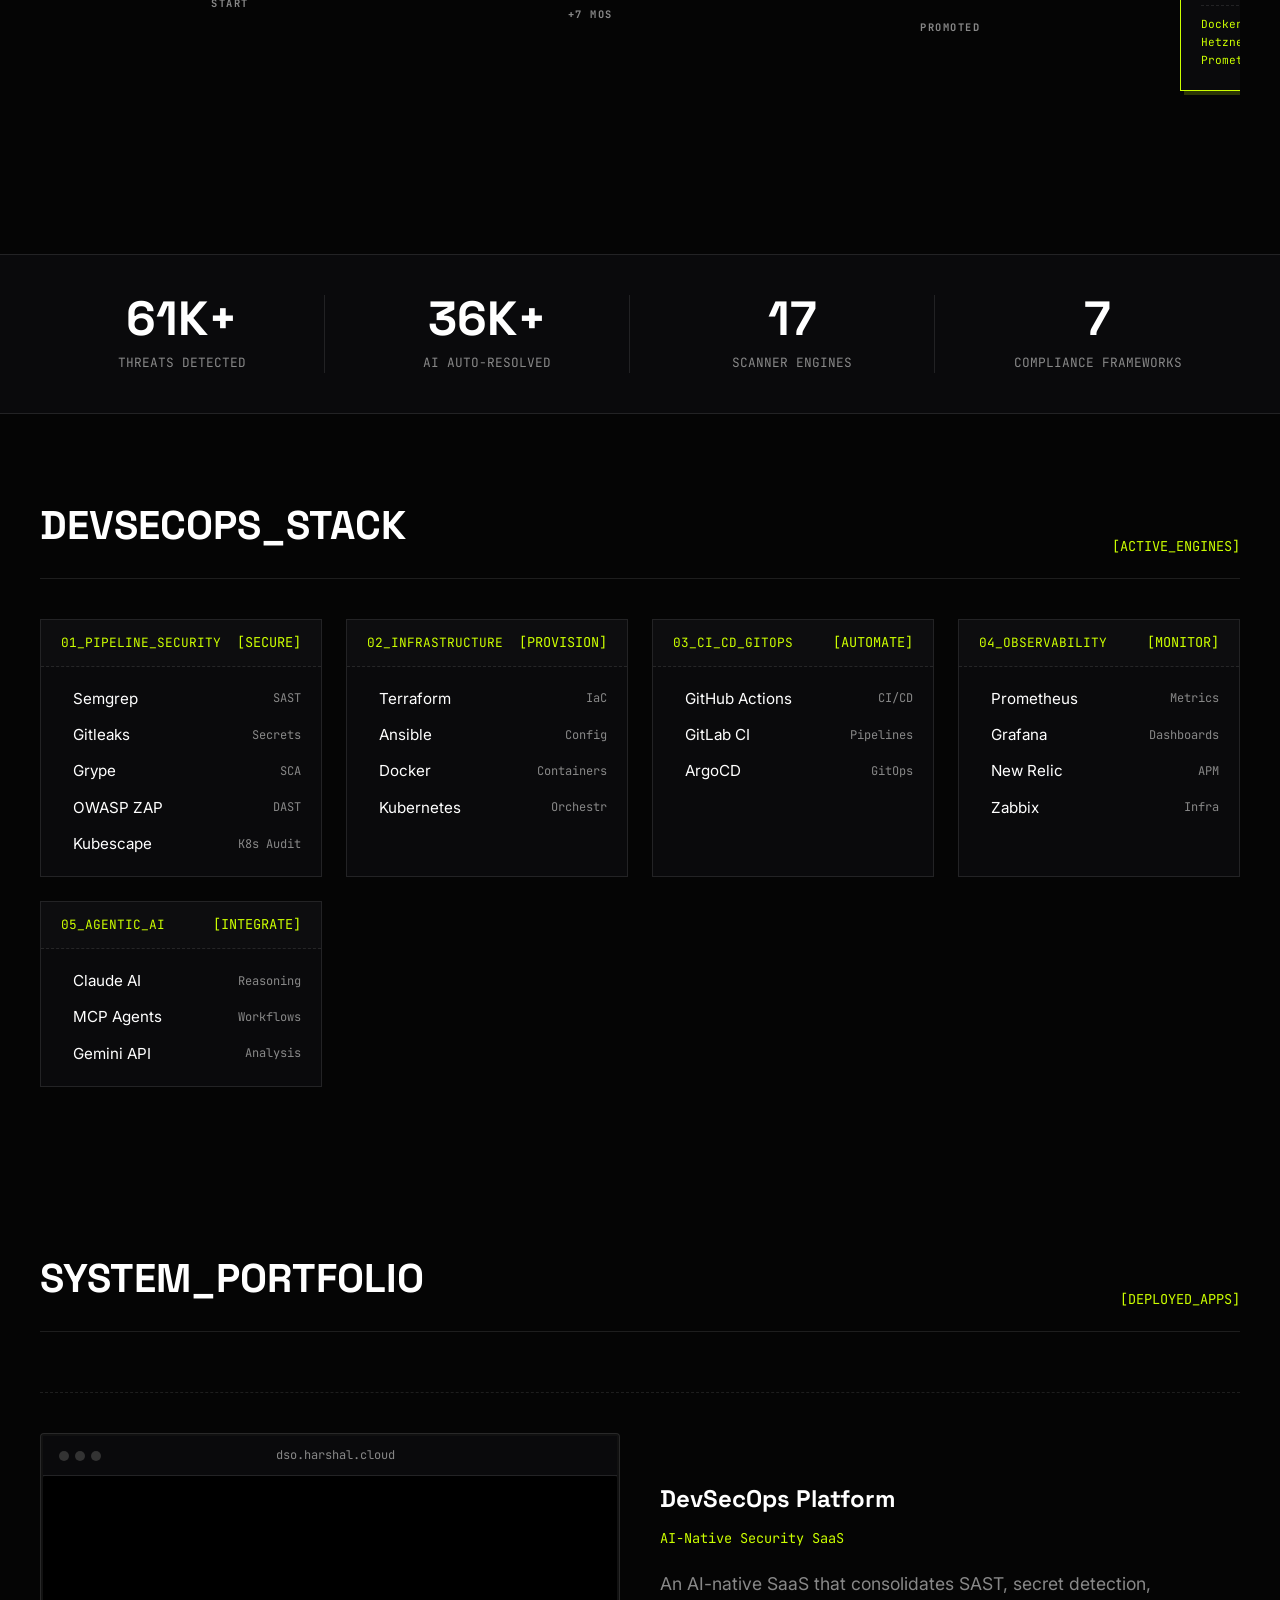
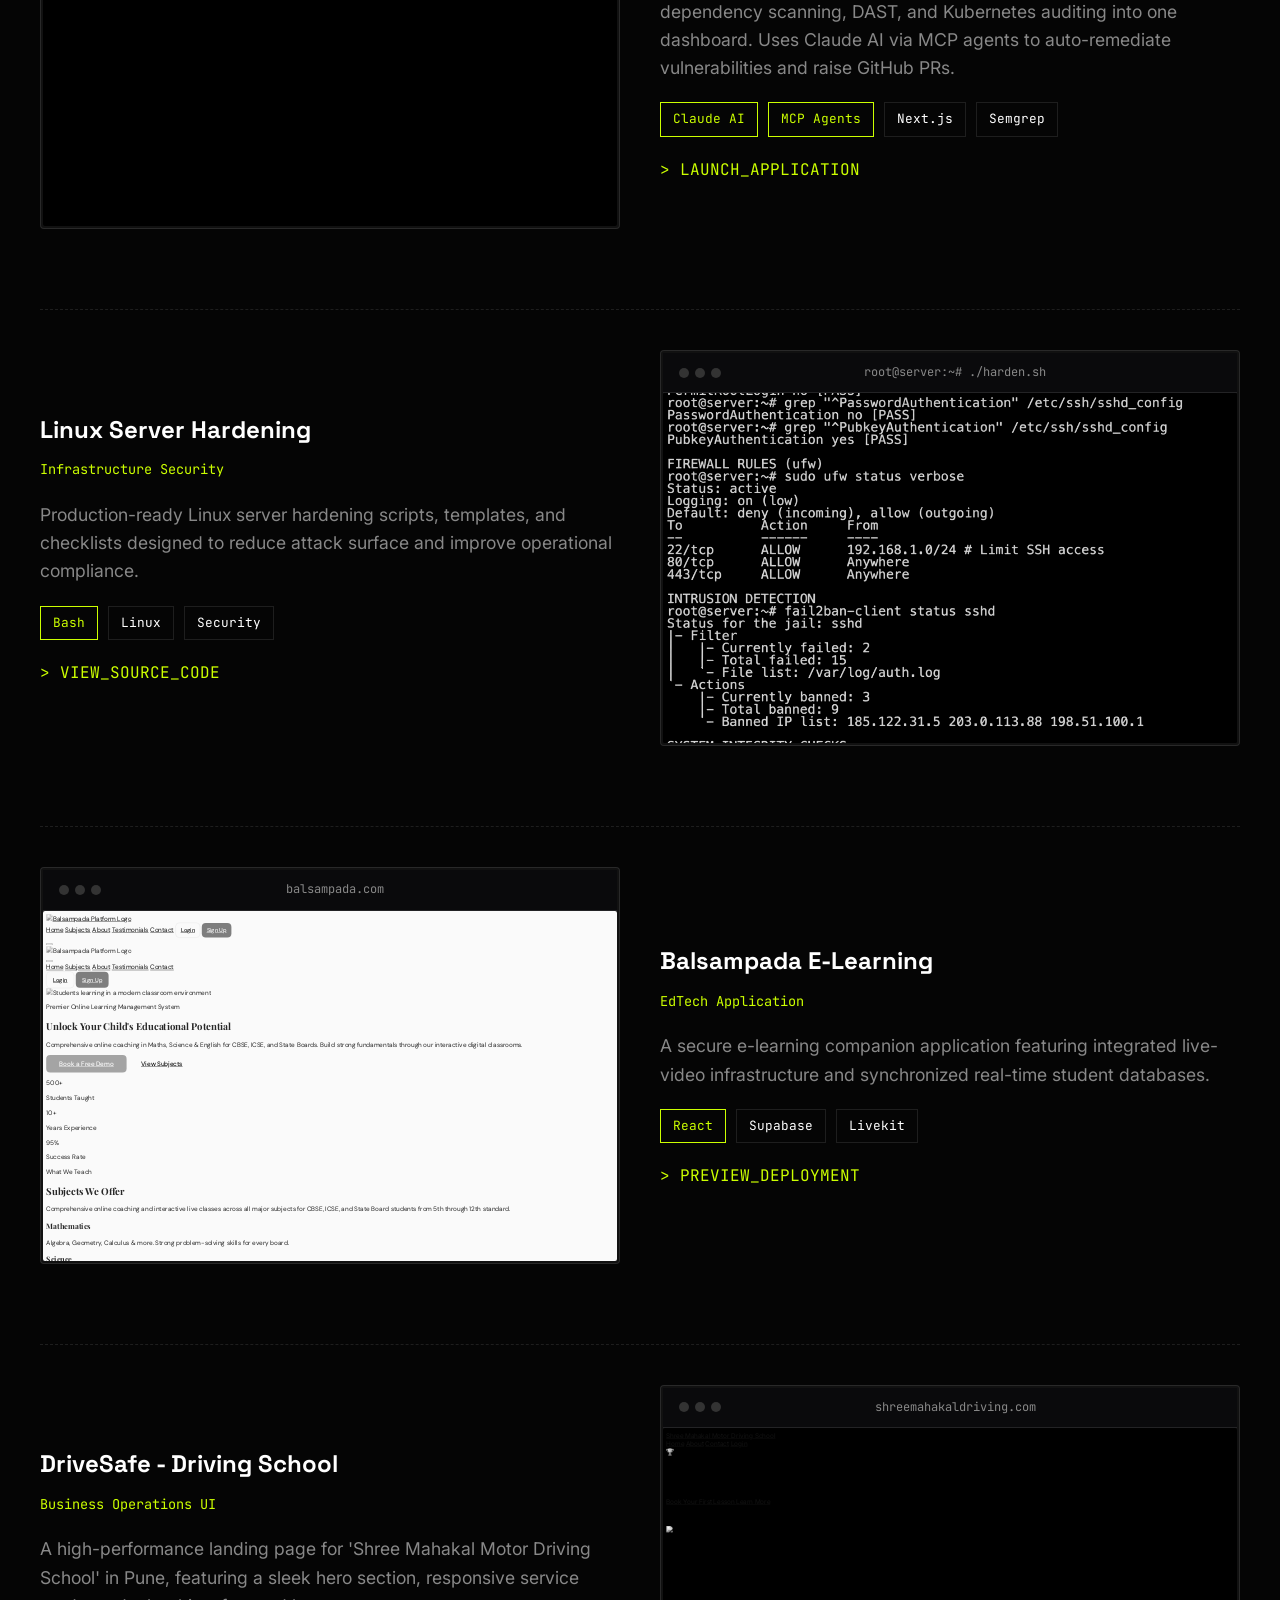
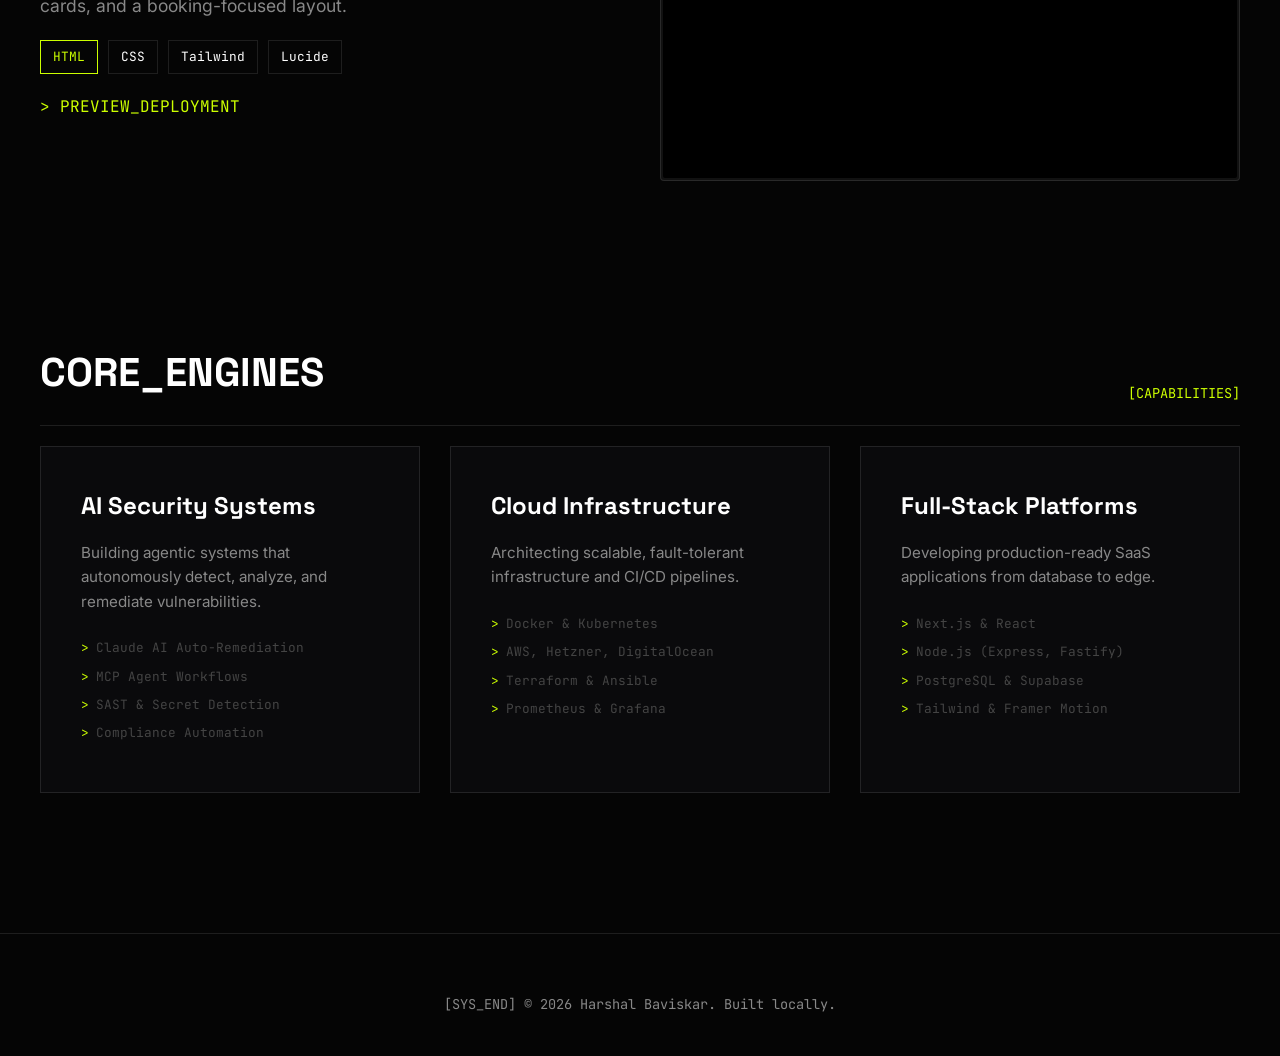
==== commit a086c4c2: "style: reduce excessive vertical margins and paddings across sections" ====
--- a/v2.html
+++ b/v2.html
@@ -61,8 +61,8 @@
         </section>
 
         <!-- Horizontal Roadmap V2 Style -->
-        <section id="roadmap" style="margin-bottom: 120px;">
-            <div class="section-head" style="margin-top: 100px;">
+        <section id="roadmap" style="margin-bottom: 80px;">
+            <div class="section-head" style="margin-top: 60px;">
                 <h2>CAREER_ROADMAP</h2>
                 <span class="sys-tag">[HORIZONTAL_VIEW]</span>
             </div>
@@ -207,7 +207,7 @@
     <div class="container">
 
         <!-- DEVSECOPS_STACK -->
-        <section id="stack" class="stack-section" style="padding-top: 40px;">
+        <section id="stack" class="stack-section">
             <div class="section-head">
                 <h2>DEVSECOPS_STACK</h2>
                 <span class="sys-tag">[ACTIVE_ENGINES]</span>
--- a/v2-style.css
+++ b/v2-style.css
@@ -8,25 +8,29 @@
     --bg-main: #050505;
     --bg-surface: #0a0a0c;
     --bg-panel: #111111;
-    
+
     /* Neon Accents */
-    --accent-primary: #ccff00; /* Neon Lime */
-    --accent-secondary: #00ff9d; /* Cyan/Green */
+    --accent-primary: #ccff00;
+    /* Neon Lime */
+    --accent-secondary: #00ff9d;
+    /* Cyan/Green */
     --border-dim: rgba(255, 255, 255, 0.1);
     --border-bright: rgba(204, 255, 0, 0.5);
-    
+
     /* Typography */
     --text-pure: #ffffff;
     --text-muted: #888888;
     --text-dim: #444444;
-    
+
     --font-head: 'Space Grotesk', sans-serif;
     --font-mono: 'JetBrains Mono', monospace;
     --font-body: 'Inter', sans-serif;
 }
 
 * {
-    margin: 0; padding: 0; box-sizing: border-box;
+    margin: 0;
+    padding: 0;
+    box-sizing: border-box;
 }
 
 body {
@@ -41,8 +45,11 @@
 body::before {
     content: "";
     position: fixed;
-    top: 0; left: 0; width: 100vw; height: 100vh;
-    background-image: 
+    top: 0;
+    left: 0;
+    width: 100vw;
+    height: 100vh;
+    background-image:
         linear-gradient(to right, var(--border-dim) 1px, transparent 1px),
         linear-gradient(to bottom, var(--border-dim) 1px, transparent 1px);
     background-size: 50px 50px;
@@ -64,7 +71,7 @@
     border-radius: 8px;
     gap: 20px;
     z-index: 100;
-    box-shadow: 0 10px 30px rgba(0,0,0,0.5);
+    box-shadow: 0 10px 30px rgba(0, 0, 0, 0.5);
 }
 
 .cmd-link {
@@ -76,7 +83,8 @@
     transition: color 0.2s;
 }
 
-.cmd-link:hover, .cmd-link.active {
+.cmd-link:hover,
+.cmd-link.active {
     color: var(--accent-primary);
 }
 
@@ -133,7 +141,7 @@
     height: 400px;
     display: flex;
     flex-direction: column;
-    box-shadow: 0 20px 50px rgba(0,0,0,0.4);
+    box-shadow: 0 20px 50px rgba(0, 0, 0, 0.4);
 }
 
 .term-header {
@@ -151,7 +159,10 @@
 }
 
 .term-dot {
-    width: 10px; height: 10px; border-radius: 50%; background: #333;
+    width: 10px;
+    height: 10px;
+    border-radius: 50%;
+    background: #333;
 }
 
 .term-title {
@@ -176,10 +187,22 @@
     animation: fadeIn 0.1s forwards;
 }
 
-.log-prefix { color: var(--text-muted); margin-right: 8px; }
-.log-success { color: var(--accent-primary); }
-.log-warn { color: #f59e0b; }
-.log-info { color: #3b82f6; }
+.log-prefix {
+    color: var(--text-muted);
+    margin-right: 8px;
+}
+
+.log-success {
+    color: var(--accent-primary);
+}
+
+.log-warn {
+    color: #f59e0b;
+}
+
+.log-info {
+    color: #3b82f6;
+}
 
 .cursor-blink {
     display: inline-block;
@@ -190,8 +213,17 @@
     animation: blink 1s step-end infinite;
 }
 
-@keyframes blink { 50% { opacity: 0; } }
-@keyframes fadeIn { to { opacity: 1; } }
+@keyframes blink {
+    50% {
+        opacity: 0;
+    }
+}
+
+@keyframes fadeIn {
+    to {
+        opacity: 1;
+    }
+}
 
 /* =========================================
    METRICS STRIP
@@ -238,11 +270,11 @@
    PROJECT SHOWCASE
    ========================================= */
 .showcase {
-    padding: 150px 0;
+    padding: 80px 0;
 }
 
 .section-head {
-    margin-bottom: 60px;
+    margin-bottom: 20px;
     border-bottom: 1px solid var(--border-dim);
     padding-bottom: 20px;
     display: flex;
@@ -320,7 +352,7 @@
    ENGINE ROOM (SERVICES)
    ========================================= */
 .engines {
-    padding-bottom: 150px;
+    padding: 80px 0;
 }
 
 .engine-grid {
@@ -379,11 +411,25 @@
 }
 
 @media (max-width: 1024px) {
-    .hero-grid { grid-template-columns: 1fr; }
-    .metrics-grid { grid-template-columns: repeat(2, 1fr); }
-    .engine-grid { grid-template-columns: 1fr; }
-    .project-details { grid-template-columns: 1fr; }
-    .dso-inner { height: 500px; }
+    .hero-grid {
+        grid-template-columns: 1fr;
+    }
+
+    .metrics-grid {
+        grid-template-columns: repeat(2, 1fr);
+    }
+
+    .engine-grid {
+        grid-template-columns: 1fr;
+    }
+
+    .project-details {
+        grid-template-columns: 1fr;
+    }
+
+    .dso-inner {
+        height: 500px;
+    }
 }
 
 /* =========================================
@@ -505,8 +551,15 @@
 }
 
 @keyframes pulseGlow {
-    0%, 100% { box-shadow: 0 0 10px rgba(204, 255, 0, 0.2); }
-    50% { box-shadow: 0 0 20px rgba(204, 255, 0, 0.6); }
+
+    0%,
+    100% {
+        box-shadow: 0 0 10px rgba(204, 255, 0, 0.2);
+    }
+
+    50% {
+        box-shadow: 0 0 20px rgba(204, 255, 0, 0.6);
+    }
 }
 
 .roadmap-connector {
@@ -570,12 +623,14 @@
     padding-top: 10px;
     border-top: 1px dashed var(--border-dim);
 }
+
 .timeline-header {
     display: flex;
     justify-content: space-between;
     align-items: center;
     margin-bottom: 10px;
 }
+
 .timeline-badge {
     background: var(--accent-primary);
     color: var(--bg-main);
@@ -647,7 +702,7 @@
    DEVSECOPS STACK SECTION
    ========================================= */
 .stack-section {
-    padding-bottom: 120px;
+    padding: 80px 0;
 }
 
 .stack-grid {
@@ -716,5 +771,4 @@
     font-size: 0.75rem;
     color: var(--text-muted);
     margin-left: auto;
-}
-
+}
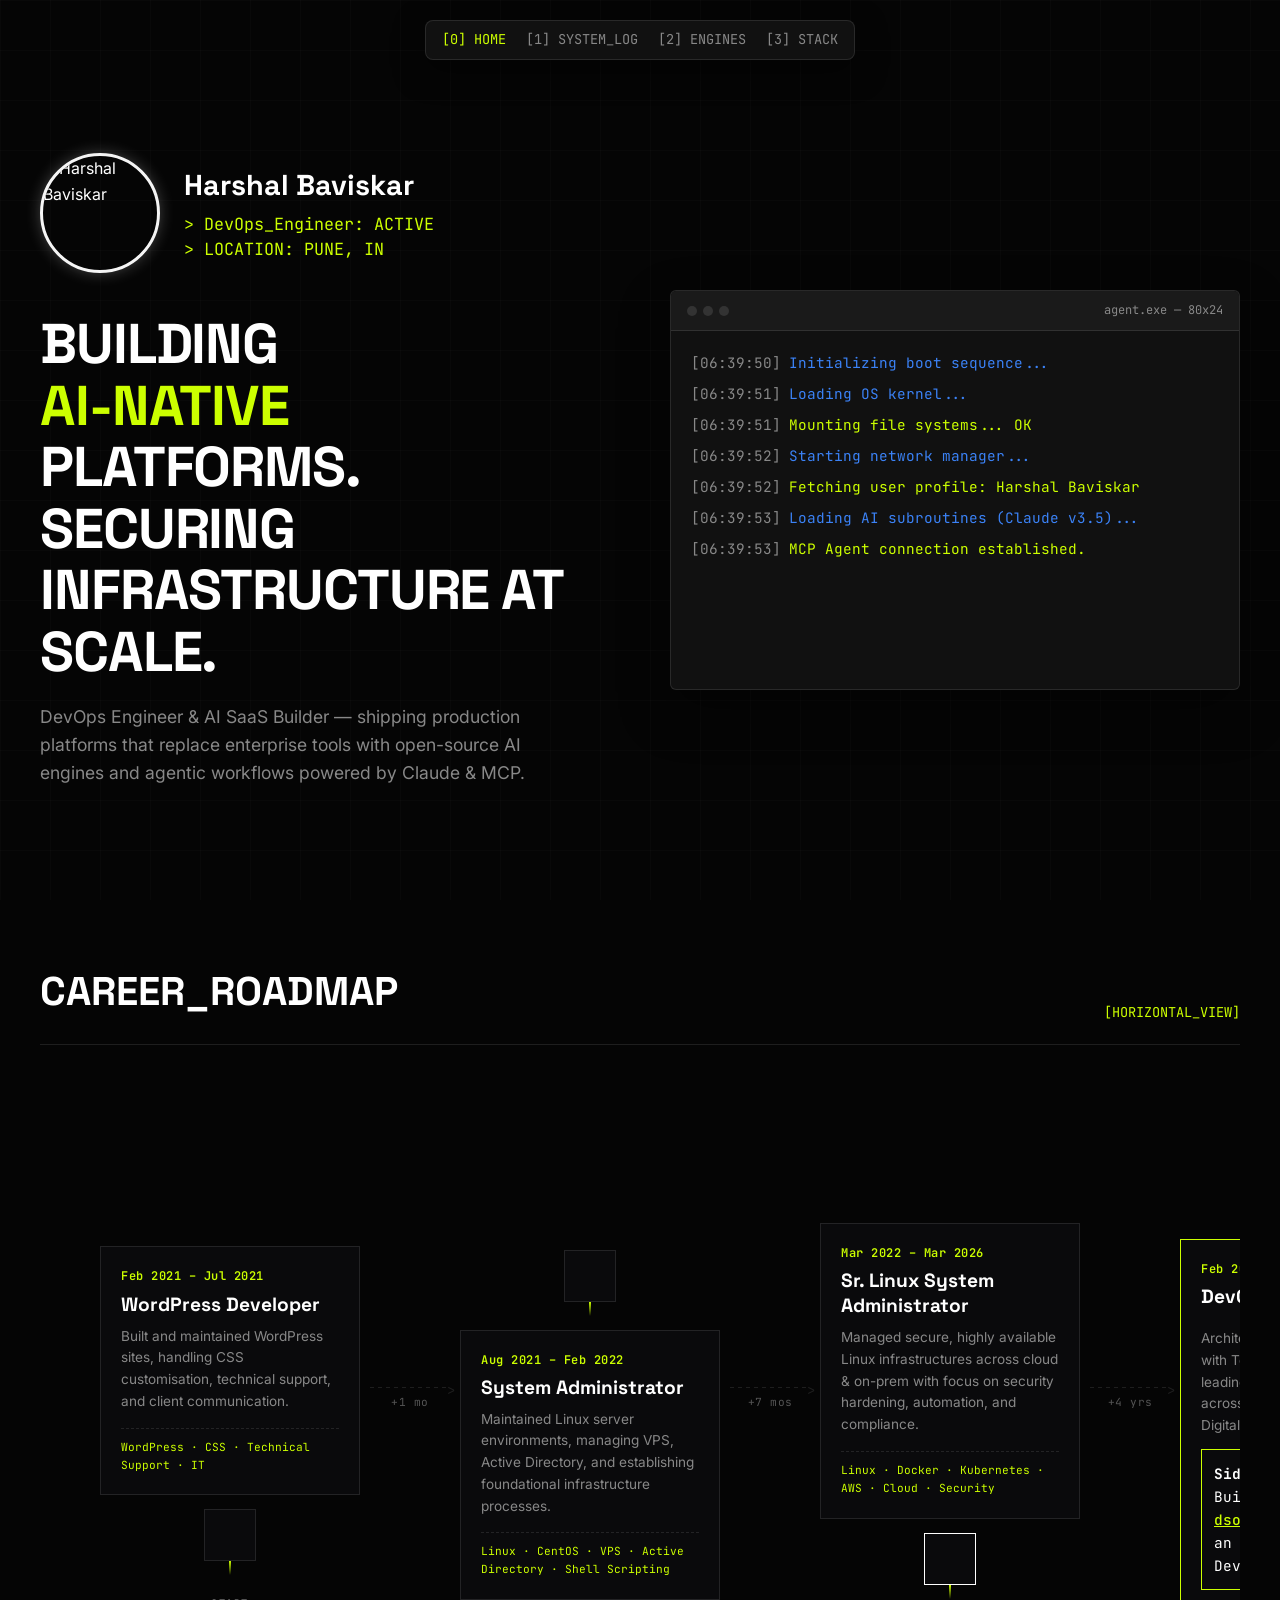
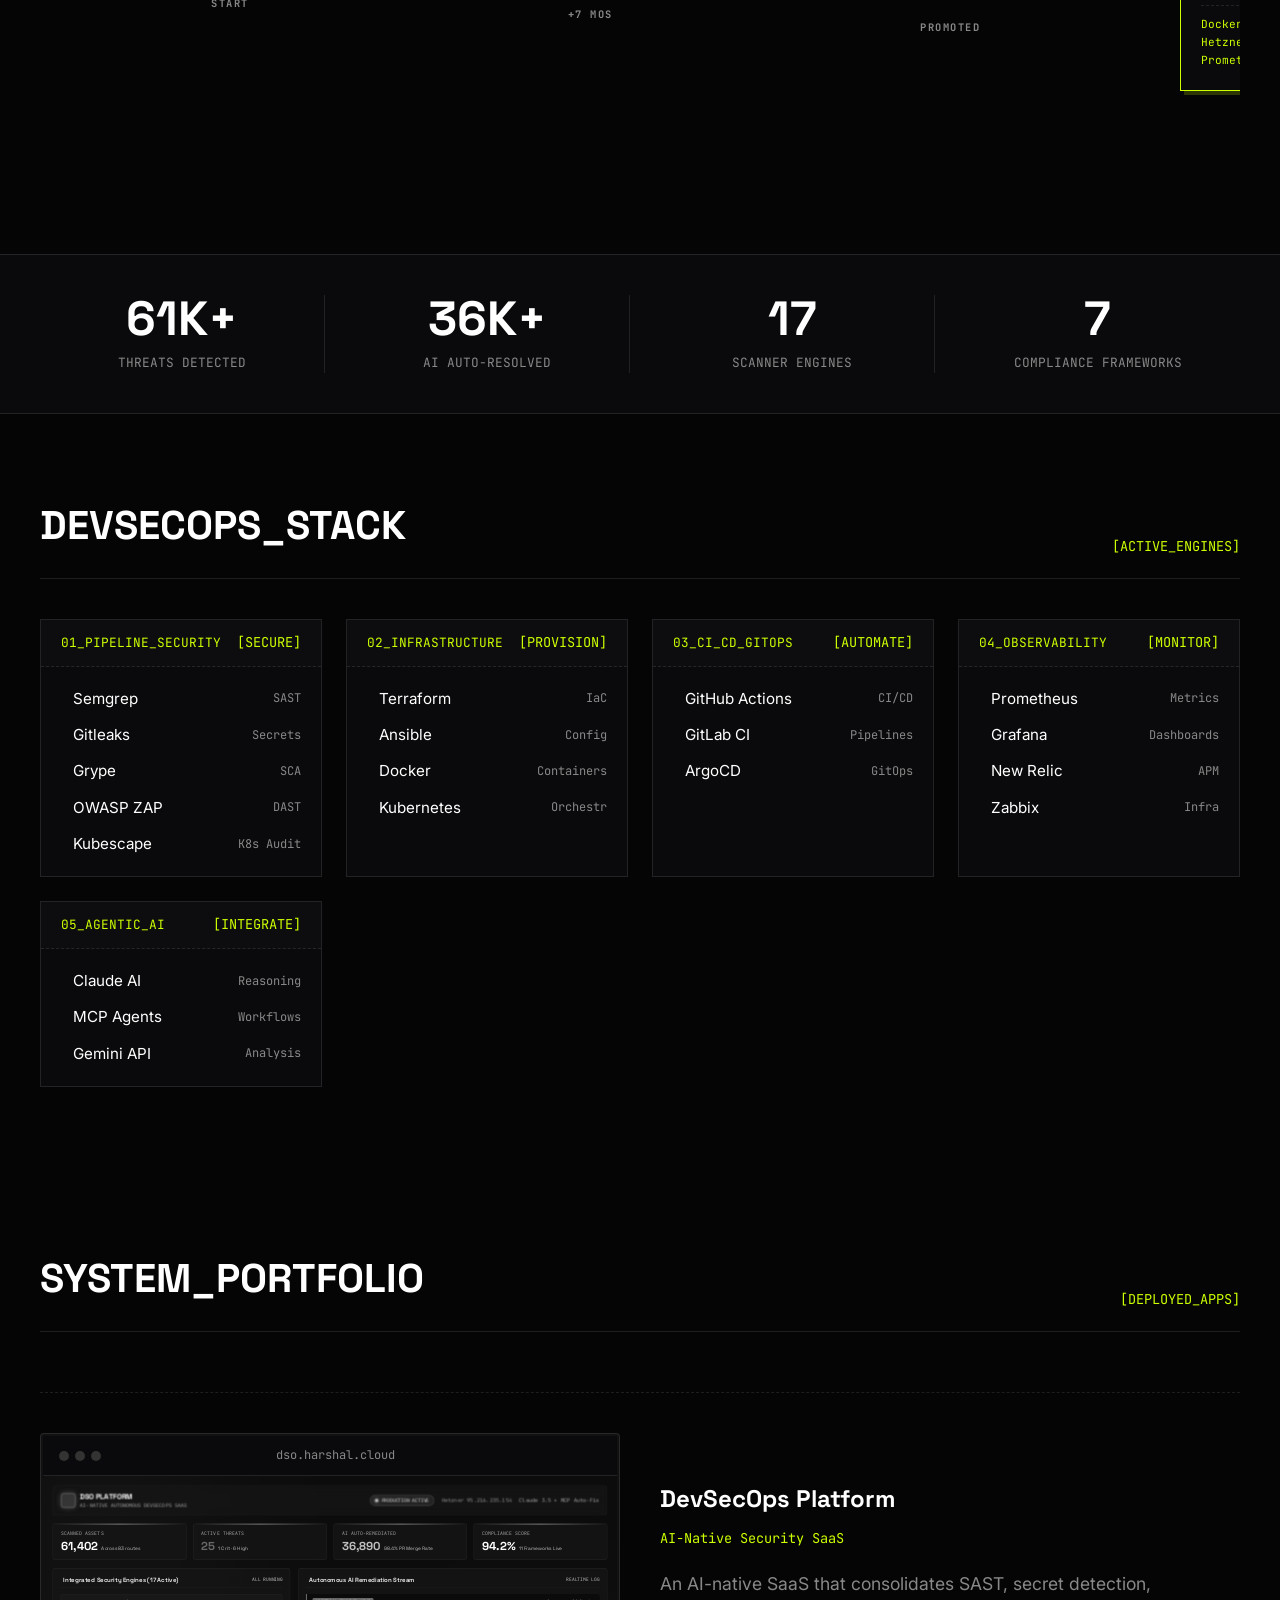
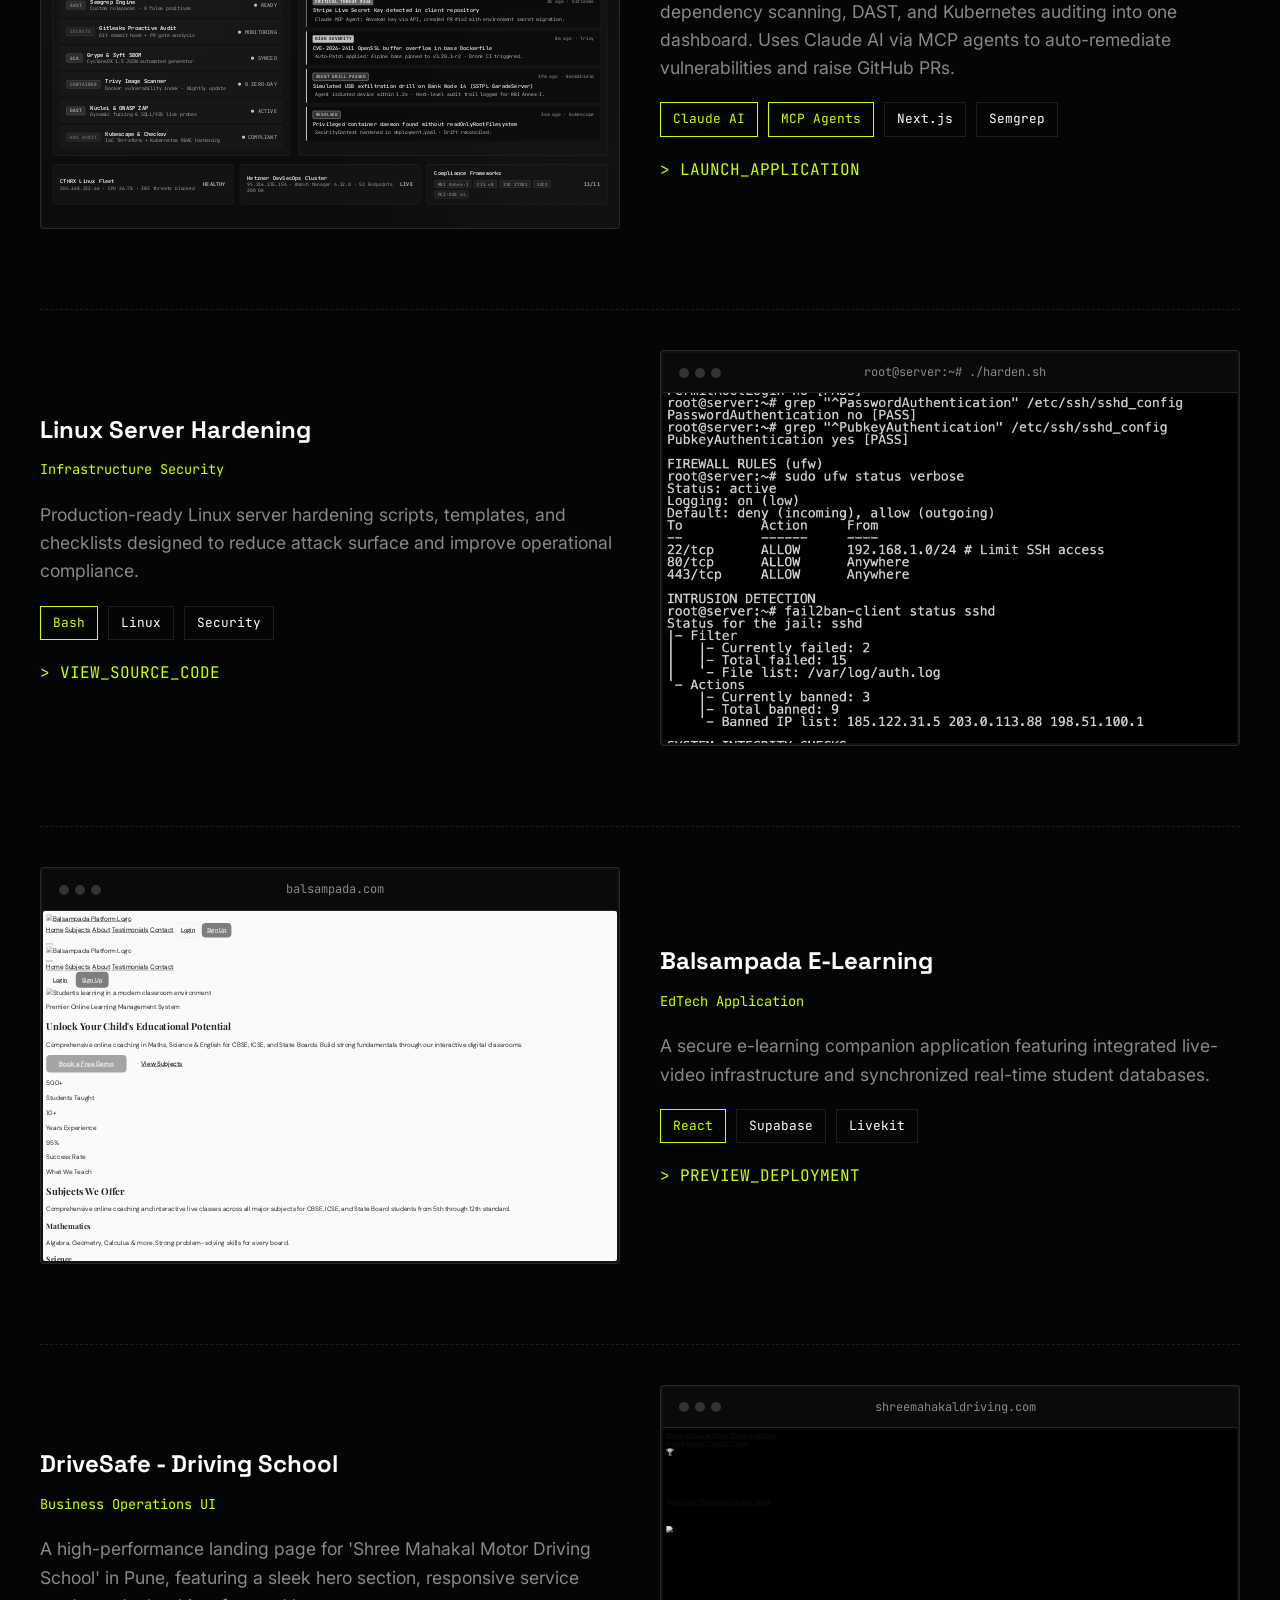
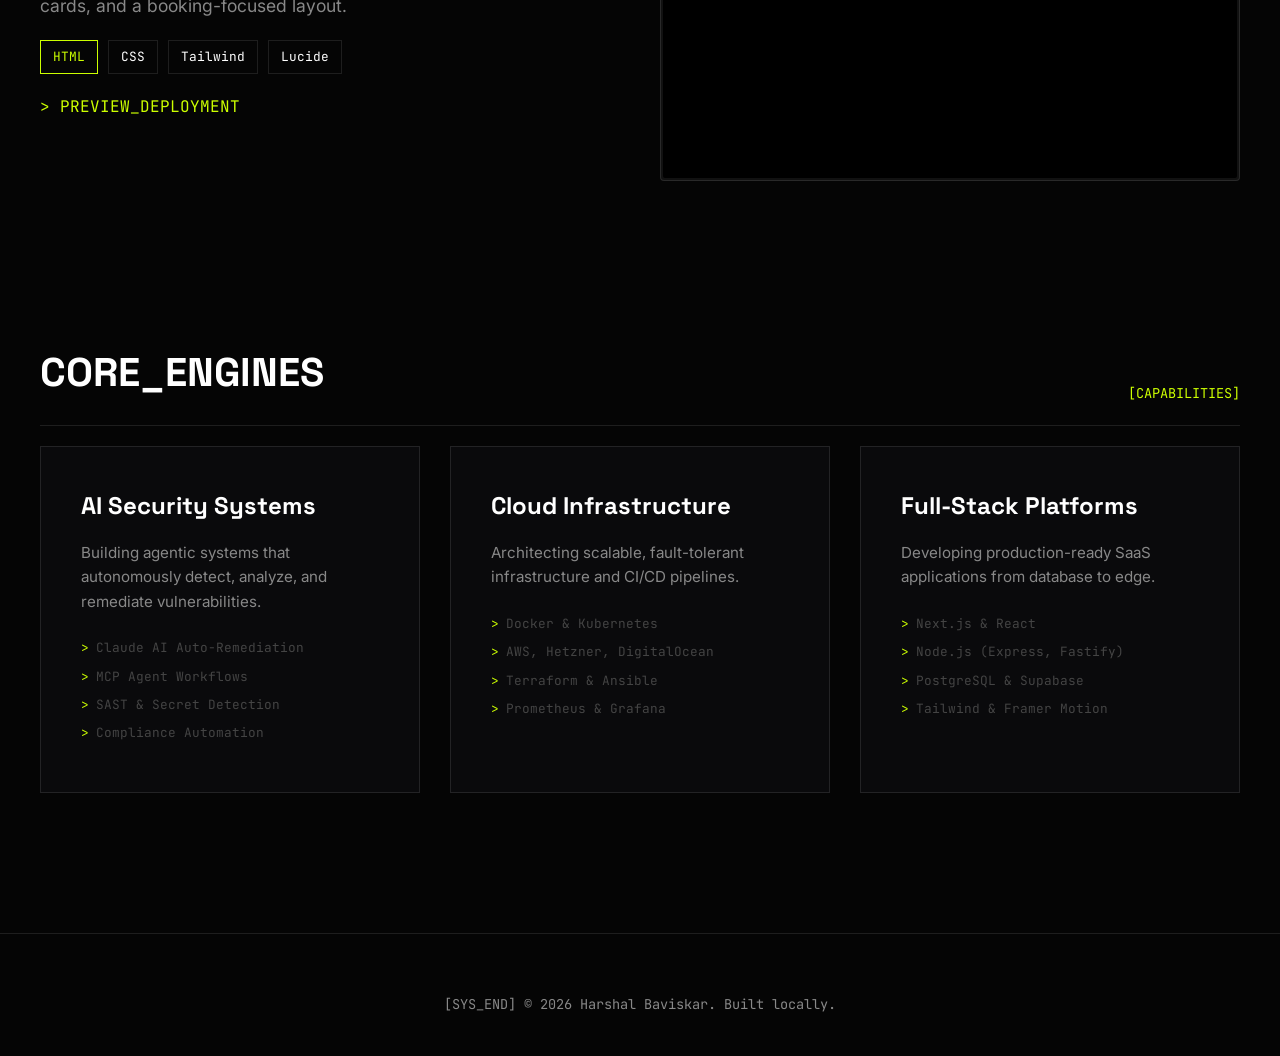
==== commit 18f32999: "fix(showcase): use projects/dso-portfolio.html preview in v2.html" ====
--- a/v2.html
+++ b/v2.html
@@ -347,8 +347,8 @@
                                 style="margin: 0 auto; padding-right: 40px;">dso.harshal.cloud</span>
                         </div>
                         <div class="dso-inner" style="height: 350px;">
-                            <iframe src="https://dso.harshal.cloud/landing"
-                                style="width: 200%; height: 200%; transform: scale(0.5); transform-origin: top left; pointer-events: none; border: none; filter: grayscale(100%);"></iframe>
+                            <iframe src="projects/dso-portfolio.html"
+                                style="width: 250%; height: 250%; transform: scale(0.4); transform-origin: top left; pointer-events: none; border: none; filter: grayscale(100%);"></iframe>
                         </div>
                     </div>
                     <div>
